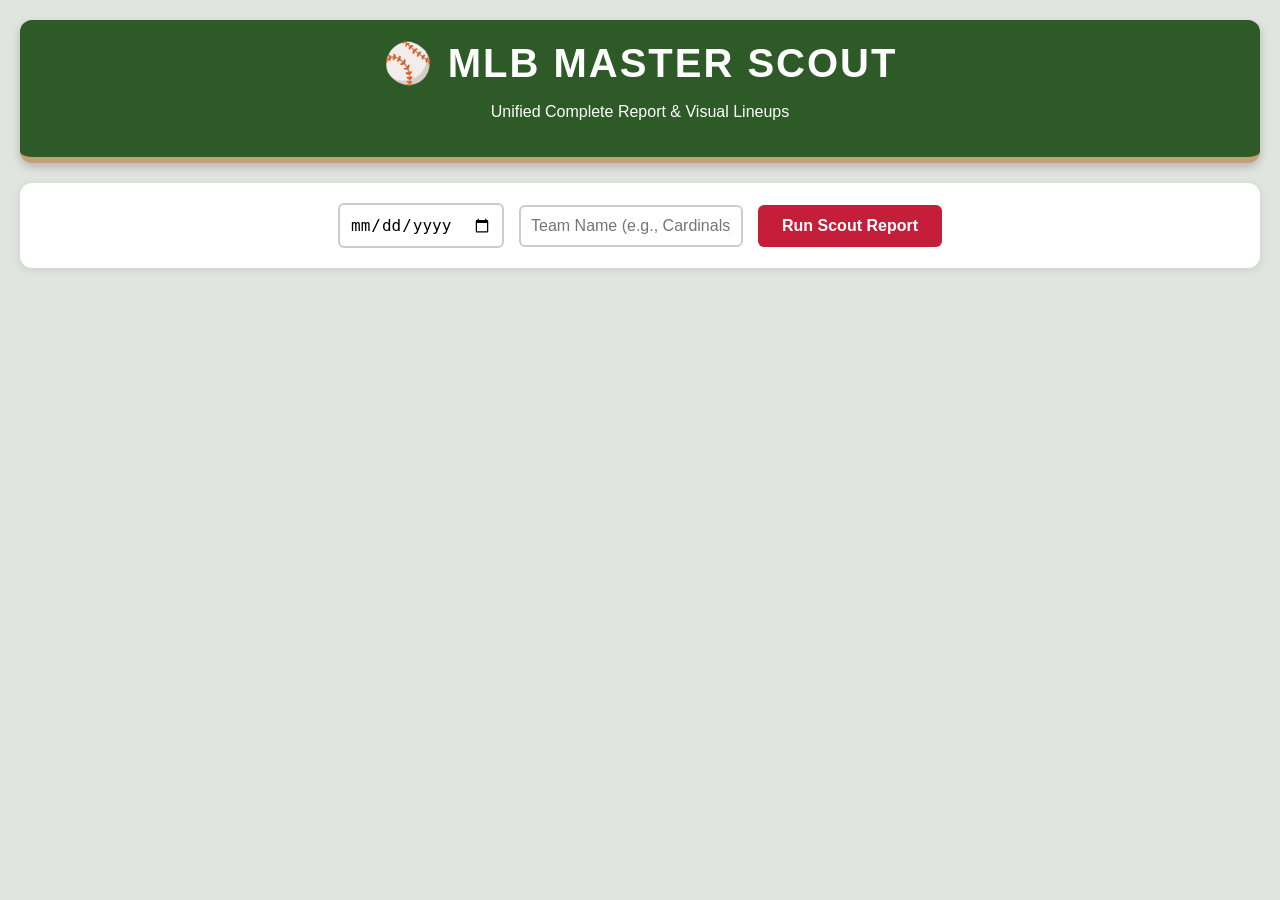
==== index.html @ f4461063 "Update index.html" ====
<!DOCTYPE html>
<html lang="en">
<head>
    <meta charset="UTF-8">
    <meta name="viewport" content="width=device-width, initial-scale=1.0">
    <title>MLB Master Scout Report</title>
    <style>
        :root {
            --grass-green: #2d5a27;
            --dirt-brown: #c5a076;
            --base-white: #ffffff;
            --text-dark: #222;
            --card-bg: #f9f9f9;
        }
        body {
            font-family: 'Segoe UI', Tahoma, Geneva, Verdana, sans-serif;
            background-color: #e0e5e0;
            margin: 0;
            padding: 20px;
            color: var(--text-dark);
        }
        .header {
            background-color: var(--grass-green);
            color: var(--base-white);
            padding: 20px;
            text-align: center;
            border-radius: 12px;
            box-shadow: 0 4px 10px rgba(0,0,0,0.2);
            margin-bottom: 20px;
            border-bottom: 6px solid var(--dirt-brown);
        }
        .header h1 { margin: 0; font-size: 2.5rem; text-transform: uppercase; letter-spacing: 2px;}
        
        .controls {
            background: var(--base-white);
            padding: 20px;
            border-radius: 12px;
            display: flex;
            justify-content: center;
            gap: 15px;
            margin-bottom: 20px;
            box-shadow: 0 2px 8px rgba(0,0,0,0.1);
            align-items: center;
        }
        input[type="date"], input[type="text"] {
            padding: 10px;
            font-size: 16px;
            border: 2px solid #ccc;
            border-radius: 6px;
            outline: none;
        }
        input[type="text"]:focus, input[type="date"]:focus { border-color: var(--grass-green); }
        button {
            background-color: #c41e3a;
            color: white;
            border: none;
            padding: 12px 24px;
            font-size: 16px;
            font-weight: bold;
            border-radius: 6px;
            cursor: pointer;
            transition: background 0.3s;
        }
        button:hover { background-color: #a01830; }
        button:disabled { background-color: #999; cursor: not-allowed; }

        #loading {
            text-align: center;
            font-size: 1.2rem;
            font-weight: bold;
            color: var(--grass-green);
            display: none;
            margin: 20px 0;
        }

        .section-title {
            background-color: #111;
            color: white;
            padding: 10px;
            text-align: center;
            border-radius: 8px 8px 0 0;
            margin-top: 30px;
            margin-bottom: 0;
            text-transform: uppercase;
        }

        table {
            width: 100%;
            border-collapse: collapse;
            background: var(--base-white);
            box-shadow: 0 2px 8px rgba(0,0,0,0.1);
        }
        th, td {
            padding: 10px;
            border: 1px solid #ddd;
            text-align: left;
        }
        th { background-color: #333; color: white; }
        .away-col { background-color: #f4f6f8; }
        .home-col { background-color: #fff; }
        .out-of-pos { color: #c41e3a; font-weight: bold; }

        .diagram-container {
            display: flex;
            justify-content: space-around;
            flex-wrap: wrap;
            gap: 20px;
            margin-top: 20px;
        }
        .diagram-card {
            background: grey;
            border-radius: 12px;
            padding: 20px;
            box-shadow: 0 8px 24px rgba(0,0,0,0.2);
            width: 600px;
            border: 4px solid var(--dirt-brown);
        }
        .diagram-header {
            text-align: center;
            margin-bottom: 15px;
            border-bottom: 2px solid #ccc;
            padding-bottom: 10px;
            color: white;
        }
        .diagram-team { font-size: 24px; font-weight: 900; text-transform: uppercase; }

        /* SVG Styles injected via logic */
        .grass { fill: var(--grass-green); } 
        .dirt { fill: var(--dirt-brown); }
        .line { stroke: #ffffff; stroke-width: 3; }
        .base { fill: #ffffff; }
        .p-circle { fill: #cc0000; stroke: #ffffff; stroke-width: 2; }
        .p-num { fill: #ffffff; font-size: 14px; font-weight: bold; text-anchor: middle; dominant-baseline: middle; }
        .p-label { fill: #ffffff; font-size: 12px; font-weight: 800; text-anchor: middle; }
        .p-name { fill: #ffffff; font-size: 12px; font-weight: bold; text-anchor: middle; }
        .p-back { fill: #ffffff; font-size: 12px; font-weight: bold; text-anchor: middle; font-style: italic; }
    </style>
</head>
<body>

    <div class="header">
        <h1>⚾ MLB Master Scout</h1>
        <p>Unified Complete Report & Visual Lineups</p>
    </div>

    <div class="controls">
        <input type="date" id="dateInput" title="Select Game Date">
        <input type="text" id="teamInput" placeholder="Team Name (e.g., Cardinals)">
        <button id="runBtn" onclick="runMasterScout()">Run Scout Report</button>
    </div>

    <div id="loading">⚾ Scouting in progress... Fetching MLB Data...</div>
    <div id="reportContainer"></div>

<script>
    // --- 1. CORE FETCH & UTILITY LOGIC ---
    async function fetchJSON(url) {
        const response = await fetch(url);
        if (!response.ok) throw new Error("API Fetch Error");
        return await response.json();
    }

    function abbreviateSub(desc) {
        if (!desc) return "";
        return desc
            .replace(/Defensive Substitution:/gi, "")
            .replace(/Offensive Substitution:/gi, "")
            .replace(/Defensive switch from/gi, "")
            .replace(/Pinch-hitter/gi, "PH")
            .replace(/Pinch-runner/gi, "PR")
            .replace(/Substitution/gi, "SUB")
            .replace(/remains in the game as the/gi, "remains")
            .replace(/center field/gi, "CF")
            .replace(/left field/gi, "LF")
            .replace(/right field/gi, "RF")
            .replace(/first base/gi, "1B")
            .replace(/second base/gi, "2B")
            .replace(/third base/gi, "3B")
            .replace(/shortstop/gi, "SS")
            .replace(/catcher/gi, "C")
            .replace(/designated hitter/gi, "DH")
            .replace(/batting (\d)\w+, playing/gi, "at")
            .trim();
    }

    async function getTeamId(input) {
        const data = await fetchJSON("https://statsapi.mlb.com/api/v1/teams?sportId=1");
        const search = input.toLowerCase().trim();
        for (let t of data.teams) {
            if (t.abbreviation.toLowerCase() === search || t.teamName.toLowerCase() === search || t.name.toLowerCase().includes(search)) {
                return t.id;
            }
        }
        return null;
    }

    async function getPlayerVersatility(playerId, activePos) {
        try {
            const data = await fetchJSON(`https://statsapi.mlb.com/api/v1/people/${playerId}?hydrate=stats(group=[fielding],type=[career])`);
            const stats = data.people[0]?.stats;
            if (!stats || stats.length === 0) return "";
            let positions = [];
            for (let split of stats[0].splits) {
                let pos = split.position.abbreviation;
                if (!["P","DH","PH","PR","TWP","O", activePos].includes(pos) && !positions.includes(pos)) {
                    positions.push(pos);
                }
            }
            return positions.sort().join(", ");
        } catch(e) { return ""; }
    }

    async function formatPlayerData(p, isStarter) {
        let gamePos = p.position.abbreviation;
        if (isStarter && p.allPositions && p.allPositions.length > 0) {
            gamePos = p.allPositions[0].abbreviation;
        }
        const primPos = (p.person && p.person.primaryPosition) ? p.person.primaryPosition.abbreviation : gamePos;
        let isOutOfPos = false;
        
        if (isStarter && gamePos !== primPos && primPos !== "TWP" && gamePos !== "DH") {
            isOutOfPos = true;
        }
        
        return { 
            num: p.jerseyNumber || "-", 
            name: p.person.fullName, 
            pos: gamePos, 
            prim: primPos,
            backups: await getPlayerVersatility(p.person.id, gamePos),
            isOutOfPos: isOutOfPos
        };
    }

    async function getPlayerInSlot(players, slot) {
        for (let id in players) {
            if (players[id].battingOrder == slot) {
                return await formatPlayerData(players[id], true);
            }
        }
        return {num:"", name:"TBD", pos:"", backups:"", isOutOfPos: false, prim: ""};
    }

    async function getBench(players) {
        let benchPromises = [];
        for (let id in players) {
            let p = players[id];
            let order = parseInt(p.battingOrder);
            if (p.position.abbreviation !== "P") {
                if (!order || order % 100 !== 0) {
                    benchPromises.push(formatPlayerData(p, false));
                }
            }
        }
        return await Promise.all(benchPromises);
    }

    // --- 2. HISTORICAL DATA LOGIC ---
    async function getPastGameList(endDateStr, teamName) {
        try {
            let endDate = new Date(endDateStr);
            let startDate = new Date(endDate);
            startDate.setDate(startDate.getDate() - 45); 
            let startStr = startDate.toISOString().split('T')[0];
            
            const schedule = await fetchJSON(`https://statsapi.mlb.com/api/v1/schedule?sportId=1&startDate=${startStr}&endDate=${endDateStr}`);
            let games = [];
            if (schedule.dates) {
                schedule.dates.forEach(d => {
                    d.games.forEach(g => {
                        if ((g.teams.away.team.name.toLowerCase().includes(teamName.toLowerCase()) || 
                             g.teams.home.team.name.toLowerCase().includes(teamName.toLowerCase())) && 
                             g.status.abstractGameState === "Final") {
                            games.push({pk: g.gamePk, date: d.date, summary: g.teams.away.team.name + " @ " + g.teams.home.team.name});
                        }
                    });
                });
            }
            return games.sort((a, b) => new Date(b.date) - new Date(a.date)).slice(0, 4);
        } catch(e) { return []; }
    }

    async function getHistoryData(endDateStr, teamName) {
        let history = [];
        let games = await getPastGameList(endDateStr, teamName);
        
        for (let game of games) {
            let live = await fetchJSON(`https://statsapi.mlb.com/api/v1/game/${game.pk}/playByPlay`);
            let box = await fetchJSON(`https://statsapi.mlb.com/api/v1/game/${game.pk}/boxscore`);
            
            let side = (game.summary.toLowerCase().indexOf(teamName.toLowerCase()) === 0) ? "away" : "home";
            let players = box.teams[side].players;
            let gameSubs = [];
            let allSubLines = [];

            if (live.allPlays) {
                live.allPlays.forEach(play => {
                    let inning = (play.about.halfInning === "bottom" ? "B" : "T") + play.about.inning;
                    if (play.playEvents) {
                        play.playEvents.forEach(ev => {
                            if (ev.details && ev.details.description) {
                                allSubLines.push({ inning: inning, desc: ev.details.description });
                            }
                        });
                    }
                });
            }

            for (let id in players) {
                let p = players[id];
                if (p.position.abbreviation === "P") continue;
                
                let order = parseInt(p.battingOrder);
                let isStarter = (order && order % 100 === 0);
                let allPos = (p.allPositions || []).map(pos => pos.abbreviation);
                let lastName = p.person.fullName.split(" ").pop();
                let entryDetail = "";

                for (let l = 0; l < allSubLines.length; l++) {
                    let line = allSubLines[l].desc;
                    if (line.includes(lastName) && (line.includes("Substitution") || line.includes("pinch") || line.includes("to "))) {
                        entryDetail = allSubLines[l].inning + ": " + abbreviateSub(line.split(".")[0]);
                        break; 
                    }
                }

                if (!isStarter) {
                    if ((p.stats.batting && p.stats.batting.plateAppearances > 0) || (p.stats.fielding && parseFloat(p.stats.fielding.inningsPlayed) > 0)) {
                        gameSubs.push([p.jerseyNumber || "-", p.person.fullName, allPos.join("->"), entryDetail || "ENT"]);
                    }
                } else if (allPos.length > 1) {
                    gameSubs.push([p.jerseyNumber || "-", p.person.fullName, allPos.join("->"), entryDetail || "SHIFT"]);
                }
            }
            history.push({date: game.date, summary: game.summary, subs: gameSubs});
        }
        return history;
    }

    async function getReliefHistory(endDateStr, teamName) {
        let history = [];
        let pastGames = await getPastGameList(endDateStr, teamName);
        for (let game of pastGames) {
            let box = await fetchJSON(`https://statsapi.mlb.com/api/v1/game/${game.pk}/boxscore`);
            let side = (game.summary.toLowerCase().indexOf(teamName.toLowerCase()) === 0) ? "away" : "home";
            let teamBox = box.teams[side];
            let relievers = [];
            if (teamBox.pitchers) {
                for (let i = 1; i < teamBox.pitchers.length; i++) {
                    let p = teamBox.players["ID" + teamBox.pitchers[i]];
                    let s = p.stats.pitching;
                    relievers.push([p.jerseyNumber || "-", p.person.fullName, s.inningsPitched + " (" + s.earnedRuns + ")", s.numberOfPitches || 0]);
                }
            }
            history.push({ summary: game.summary + " (" + game.date + ")", relievers: relievers });
        }
        return history;
    }

    // --- 3. DIAGRAM GENERATOR ---
    function generateDiagramSVG(lineup) {
        const cx = 300, hpY = 520;
        const posMap = {
            'P':  {x: cx, y: hpY - 175, lbl: 'P'},
            'C':  {x: cx, y: hpY + 25,  lbl: 'C'},
            '1B': {x: cx + 130, y: hpY - 265, lbl: '1B'},
            '2B': {x: cx + 80, y: hpY - 360, lbl: '2B'},
            '3B': {x: cx - 130, y: hpY - 265, lbl: '3B'},
            'SS': {x: cx - 80, y: hpY - 360, lbl: 'SS'},
            'LF': {x: cx - 180, y: hpY - 390, lbl: 'LF'},
            'CF': {x: cx, y: hpY - 500, lbl: 'CF'},
            'RF': {x: cx + 180, y: hpY - 390, lbl: 'RF'},
            'DH': {x: 520, y: 550, lbl: 'DH'}
        };

        return `<svg width="100%" height="100%" viewBox="0 0 600 600" xmlns="http://www.w3.org/2000/svg">
            <path d="M 300 520 L 20 240 A 300 400 0 0 1 580 240 Z" class="grass" />
            <path d="M 300 520 L 80 300 A 230 280 0 0 1 520 300 Z" class="dirt" />
            <path d="M 300 480 L 465 315 L 300 150 L 135 315 Z" class="grass" />
            
            <circle cx="300" cy="520" r="45" class="dirt" />
            <circle cx="300" cy="345" r="35" class="dirt" /> 
            <rect x="285" y="343" width="30" height="4" fill="#ffffff" /> 

            <line x1="300" y1="520" x2="20" y2="240" class="line" />
            <line x1="300" y1="520" x2="580" y2="240" class="line" />

            <rect x="292" y="512" width="16" height="16" class="base" transform="rotate(45 300 520)"/>
            <rect x="457" y="307" width="16" height="16" class="base" transform="rotate(45 465 315)"/>
            <rect x="292" y="142" width="16" height="16" class="base" transform="rotate(45 300 150)"/>
            <rect x="127" y="307" width="16" height="16" class="base" transform="rotate(45 135 315)"/>

            ${lineup.map(player => {
                const p = posMap[player.pos];
                if (!p) return '';
                return `
                <g>
                    <circle cx="${p.x}" cy="${p.y}" r="18" class="p-circle" />
                    <text x="${p.x}" y="${p.y}" class="p-num">${player.num}</text>
                    <text x="${p.x}" y="${p.y - 25}" class="p-label">${p.lbl}</text>
                    <text x="${p.x}" y="${p.y + 32}" class="p-name">${player.name.split(' ').pop()}</text>
                    <text x="${p.x}" y="${p.y + 43}" class="p-back">${player.backups}</text>
                </g>`;
            }).join('')}
        </svg>`;
    }

    // --- 4. MAIN EXECUTOR ---
    async function runMasterScout() {
        const searchDate = document.getElementById('dateInput').value;
        const teamInput = document.getElementById('teamInput').value;
        if (!searchDate || !teamInput) {
            alert("Please enter both a date and a team name.");
            return;
        }

        document.getElementById('loading').style.display = 'block';
        document.getElementById('runBtn').disabled = true;
        document.getElementById('reportContainer').innerHTML = '';

        try {
            const targetTeamId = await getTeamId(teamInput);
            if (!targetTeamId) throw new Error("Could not find team.");

            const scheduleData = await fetchJSON(`https://statsapi.mlb.com/api/v1/schedule?sportId=1&teamId=${targetTeamId}&date=${searchDate}`);
            if (!scheduleData.dates || scheduleData.dates.length === 0) throw new Error("No game found for that date.");

            const game = scheduleData.dates[0].games[0];
            const boxData = await fetchJSON(`https://statsapi.mlb.com/api/v1/game/${game.gamePk}/boxscore`);

            const awayName = game.teams.away.team.name;
            const homeName = game.teams.home.team.name;

            // --- PROCESS LINEUPS ---
            let awayLineup = [], homeLineup = [];
            const orderSlots = [100, 200, 300, 400, 500, 600, 700, 800, 900];
            for (let slot of orderSlots) {
                awayLineup.push(await getPlayerInSlot(boxData.teams.away.players, slot));
                homeLineup.push(await getPlayerInSlot(boxData.teams.home.players, slot));
            }

            const awayBench = await getBench(boxData.teams.away.players);
            const homeBench = await getBench(boxData.teams.home.players);

            // --- RENDER ROSTERS & DIAGRAMS ---
            let html = `
                <div class="diagram-container">
                    <div class="diagram-card">
                        <div class="diagram-header"><div class="diagram-team">${awayName}</div><div>${searchDate}</div></div>
                        ${generateDiagramSVG(awayLineup)}
                    </div>
                    <div class="diagram-card">
                        <div class="diagram-header"><div class="diagram-team">${homeName}</div><div>${searchDate}</div></div>
                        ${generateDiagramSVG(homeLineup)}
                    </div>
                </div>
                
                <h2 class="section-title">Matchup Lineups & Bench</h2>
                <table>
                    <tr>
                        <th colspan="5" style="background:#c41e3a;">AWAY: ${awayName.toUpperCase()}</th>
                        <th colspan="4" style="background:#005A9C;">HOME: ${homeName.toUpperCase()}</th>
                    </tr>
                    <tr>
                        <th>ORD</th><th>#</th><th>STARTER</th><th>POS</th><th>BACKUPS</th>
                        <th>#</th><th>STARTER</th><th>POS</th><th>BACKUPS</th>
                    </tr>`;

            for(let i=0; i<9; i++) {
                let a = awayLineup[i], h = homeLineup[i];
                html += `<tr>
                    <td><b>${i+1}</b></td>
                    <td class="away-col">${a.num}</td><td class="away-col ${a.isOutOfPos?'out-of-pos':''}">${a.name}</td><td class="away-col"><b>${a.pos}</b></td><td class="away-col"><i>${a.backups}</i></td>
                    <td class="home-col">${h.num}</td><td class="home-col ${h.isOutOfPos?'out-of-pos':''}">${h.name}</td><td class="home-col"><b>${h.pos}</b></td><td class="home-col"><i>${h.backups}</i></td>
                </tr>`;
            }

            html += `<tr><th colspan="9" style="background:#444;">BENCH PLAYERS</th></tr>`;
            let benchCount = Math.max(awayBench.length, homeBench.length);
            for(let b=0; b<benchCount; b++) {
                let aB = awayBench[b] || {num:"", name:"", pos:"", backups:""};
                let hB = homeBench[b] || {num:"", name:"", pos:"", backups:""};
                html += `<tr>
                    <td>-</td>
                    <td class="away-col">${aB.num}</td><td class="away-col">${aB.name}</td><td class="away-col">${aB.pos}</td><td class="away-col"><i>${aB.backups}</i></td>
                    <td class="home-col">${hB.num}</td><td class="home-col">${hB.name}</td><td class="home-col">${hB.pos}</td><td class="home-col"><i>${hB.backups}</i></td>
                </tr>`;
            }
            html += `</table>`;

            // --- FETCH & RENDER HISTORIES (Parallel for speed) ---
            document.getElementById('loading').innerHTML = "⚾ Generating Historical Sub & Relief Data...";
            
            const [awayHistory, homeHistory, awayRelief, homeRelief] = await Promise.all([
                getHistoryData(searchDate, awayName),
                getHistoryData(searchDate, homeName),
                getReliefHistory(searchDate, awayName),
                getReliefHistory(searchDate, homeName)
            ]);

            html += `<h2 class="section-title" style="background:#000;">4-Game Positional Sub History</h2>
                     <table style="table-layout: fixed;">
                        <tr><th colspan="4" style="background:#222;">${awayName.toUpperCase()}</th><th colspan="4" style="background:#222;">${homeName.toUpperCase()}</th></tr>`;
            
            for (let i=0; i<4; i++) {
                let aG = awayHistory[i], hG = homeHistory[i];
                html += `<tr>
                    <td colspan="4" style="background:#eee; text-align:center;"><b>${aG ? aG.summary + " (" + aG.date + ")" : "No Data"}</b></td>
                    <td colspan="4" style="background:#eee; text-align:center;"><b>${hG ? hG.summary + " (" + hG.date + ")" : "No Data"}</b></td>
                </tr>
                <tr style="font-style:italic;">
                    <th>#</th><th>Player</th><th>Path</th><th>Detail</th>
                    <th>#</th><th>Player</th><th>Path</th><th>Detail</th>
                </tr>`;
                
                let maxSubs = Math.max(aG ? aG.subs.length : 0, hG ? hG.subs.length : 0);
                for (let s=0; s<maxSubs; s++) {
                    let aS = (aG && aG.subs[s]) ? aG.subs[s] : ["", "", "", ""];
                    let hS = (hG && hG.subs[s]) ? hG.subs[s] : ["", "", "", ""];
                    html += `<tr>
                        <td class="away-col">${aS[0]}</td><td class="away-col">${aS[1]}</td><td class="away-col">${aS[2]}</td><td class="away-col">${aS[3]}</td>
                        <td class="home-col">${hS[0]}</td><td class="home-col">${hS[1]}</td><td class="home-col">${hS[2]}</td><td class="home-col">${hS[3]}</td>
                    </tr>`;
                }
            }
            html += `</table>`;

            html += `<h2 class="section-title" style="background:#005A9C;">3-Game Relief Pitcher History</h2>
                     <table style="table-layout: fixed;">
                        <tr><th colspan="4" style="background:#111;">${awayName.toUpperCase()} RELIEVERS</th><th colspan="4" style="background:#111;">${homeName.toUpperCase()} RELIEVERS</th></tr>`;

            for (let i=0; i<3; i++) {
                let aRG = awayRelief[i], hRG = homeRelief[i];
                html += `<tr>
                    <td colspan="4" style="background:#eee; text-align:center;"><b>${aRG ? aRG.summary : "No Data"}</b></td>
                    <td colspan="4" style="background:#eee; text-align:center;"><b>${hRG ? hRG.summary : "No Data"}</b></td>
                </tr>
                <tr style="font-style:italic;">
                    <th>#</th><th>Reliever</th><th>IP (ER)</th><th>Pitches</th>
                    <th>#</th><th>Reliever</th><th>IP (ER)</th><th>Pitches</th>
                </tr>`;
                
                let maxRP = Math.max(aRG ? aRG.relievers.length : 0, hRG ? hRG.relievers.length : 0);
                for (let r=0; r<maxRP; r++) {
                    let aP = (aRG && aRG.relievers[r]) ? aRG.relievers[r] : ["", "", "", ""];
                    let hP = (hRG && hRG.relievers[r]) ? hRG.relievers[r] : ["", "", "", ""];
                    html += `<tr>
                        <td class="away-col">${aP[0]}</td><td class="away-col">${aP[1]}</td><td class="away-col">${aP[2]}</td><td class="away-col">${aP[3]}</td>
                        <td class="home-col">${hP[0]}</td><td class="home-col">${hP[1]}</td><td class="home-col">${hP[2]}</td><td class="home-col">${hP[3]}</td>
                    </tr>`;
                }
            }
            html += `</table>`;

            document.getElementById('reportContainer').innerHTML = html;

        } catch (error) {
            alert("Error: " + error.message);
            console.error(error);
        } finally {
            document.getElementById('loading').style.display = 'none';
            document.getElementById('runBtn').disabled = false;
            document.getElementById('loading').innerHTML = "⚾ Scouting in progress... Fetching MLB Data...";
        }
    }
</script>
</body>
</html>
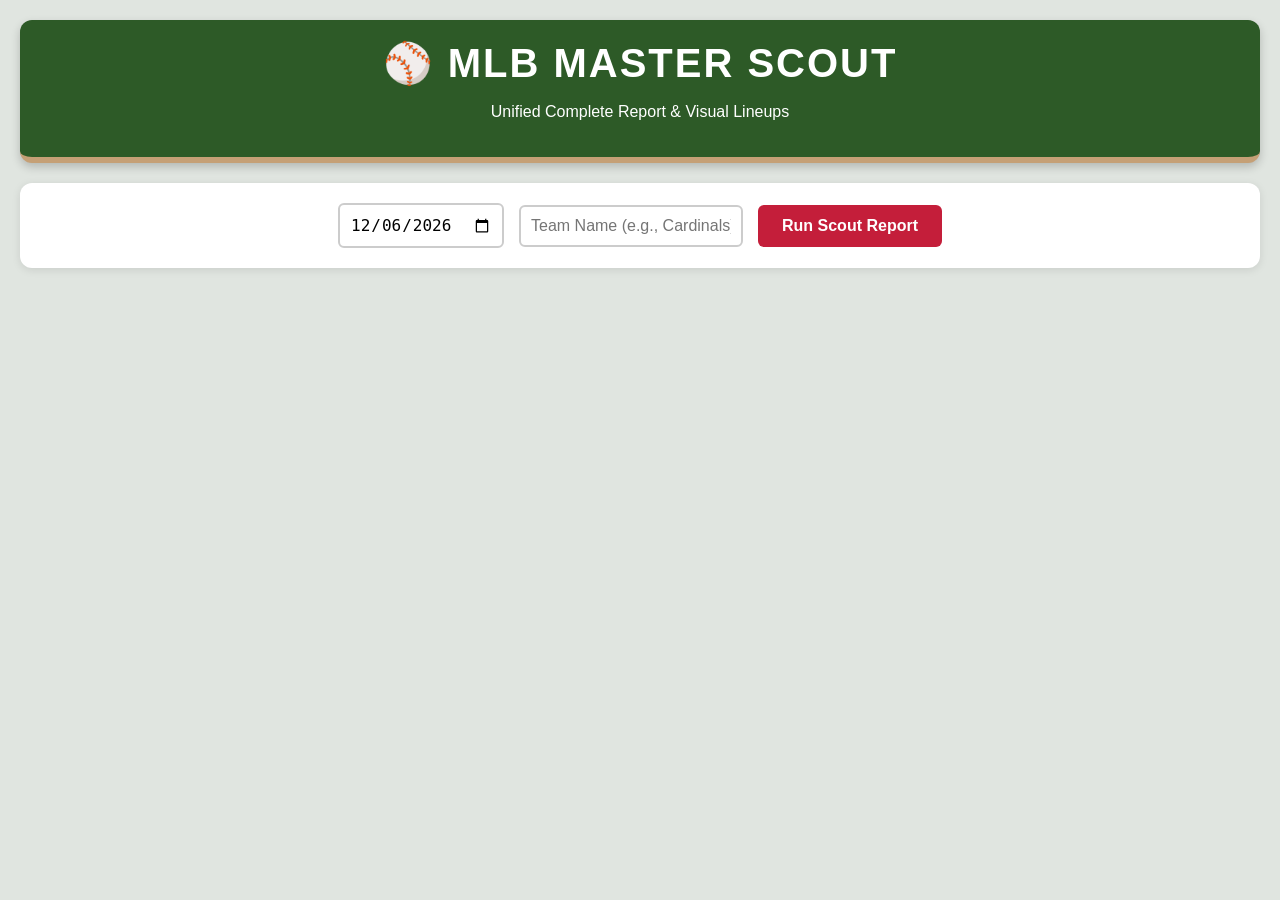
==== commit 84dcac1b: "Update index.html" ====
--- a/index.html
+++ b/index.html
@@ -563,6 +563,12 @@
             document.getElementById('loading').innerHTML = "⚾ Scouting in progress... Fetching MLB Data...";
         }
     }
+
+    // Set default date to today minus 1 to ensure games have finished
+    const d = new Date();
+    d.setDate(d.getDate() );
+    document.getElementById('dateInput').valueAsDate = d;
+    
 </script>
 </body>
 </html>
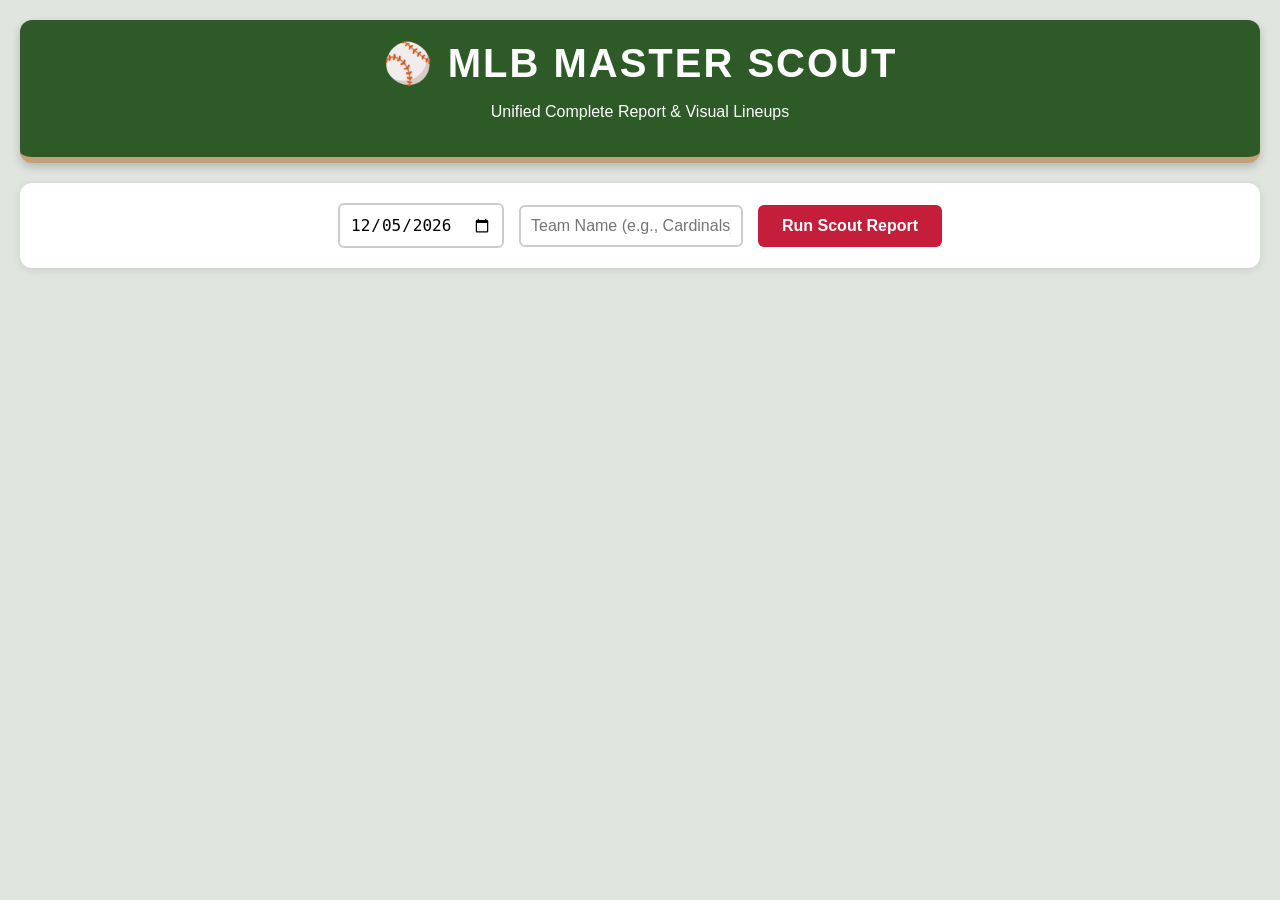
==== commit 1c26eb94: "Update index.html" ====
--- a/index.html
+++ b/index.html
@@ -564,10 +564,15 @@
         }
     }
 
-    // Set default date to today minus 1 to ensure games have finished
-    const d = new Date();
-    d.setDate(d.getDate() );
-    document.getElementById('dateInput').valueAsDate = d;
+// Set default date to current Central Time (US)
+const centralDate = new Date().toLocaleString("en-US", {timeZone: "America/Chicago"});
+const d = new Date(centralDate);
+
+const year = d.getFullYear();
+const month = String(d.getMonth() + 1).padStart(2, '0');
+const day = String(d.getDate()).padStart(2, '0');
+
+document.getElementById('dateInput').value = `${year}-${month}-${day}`;
     
 </script>
 </body>
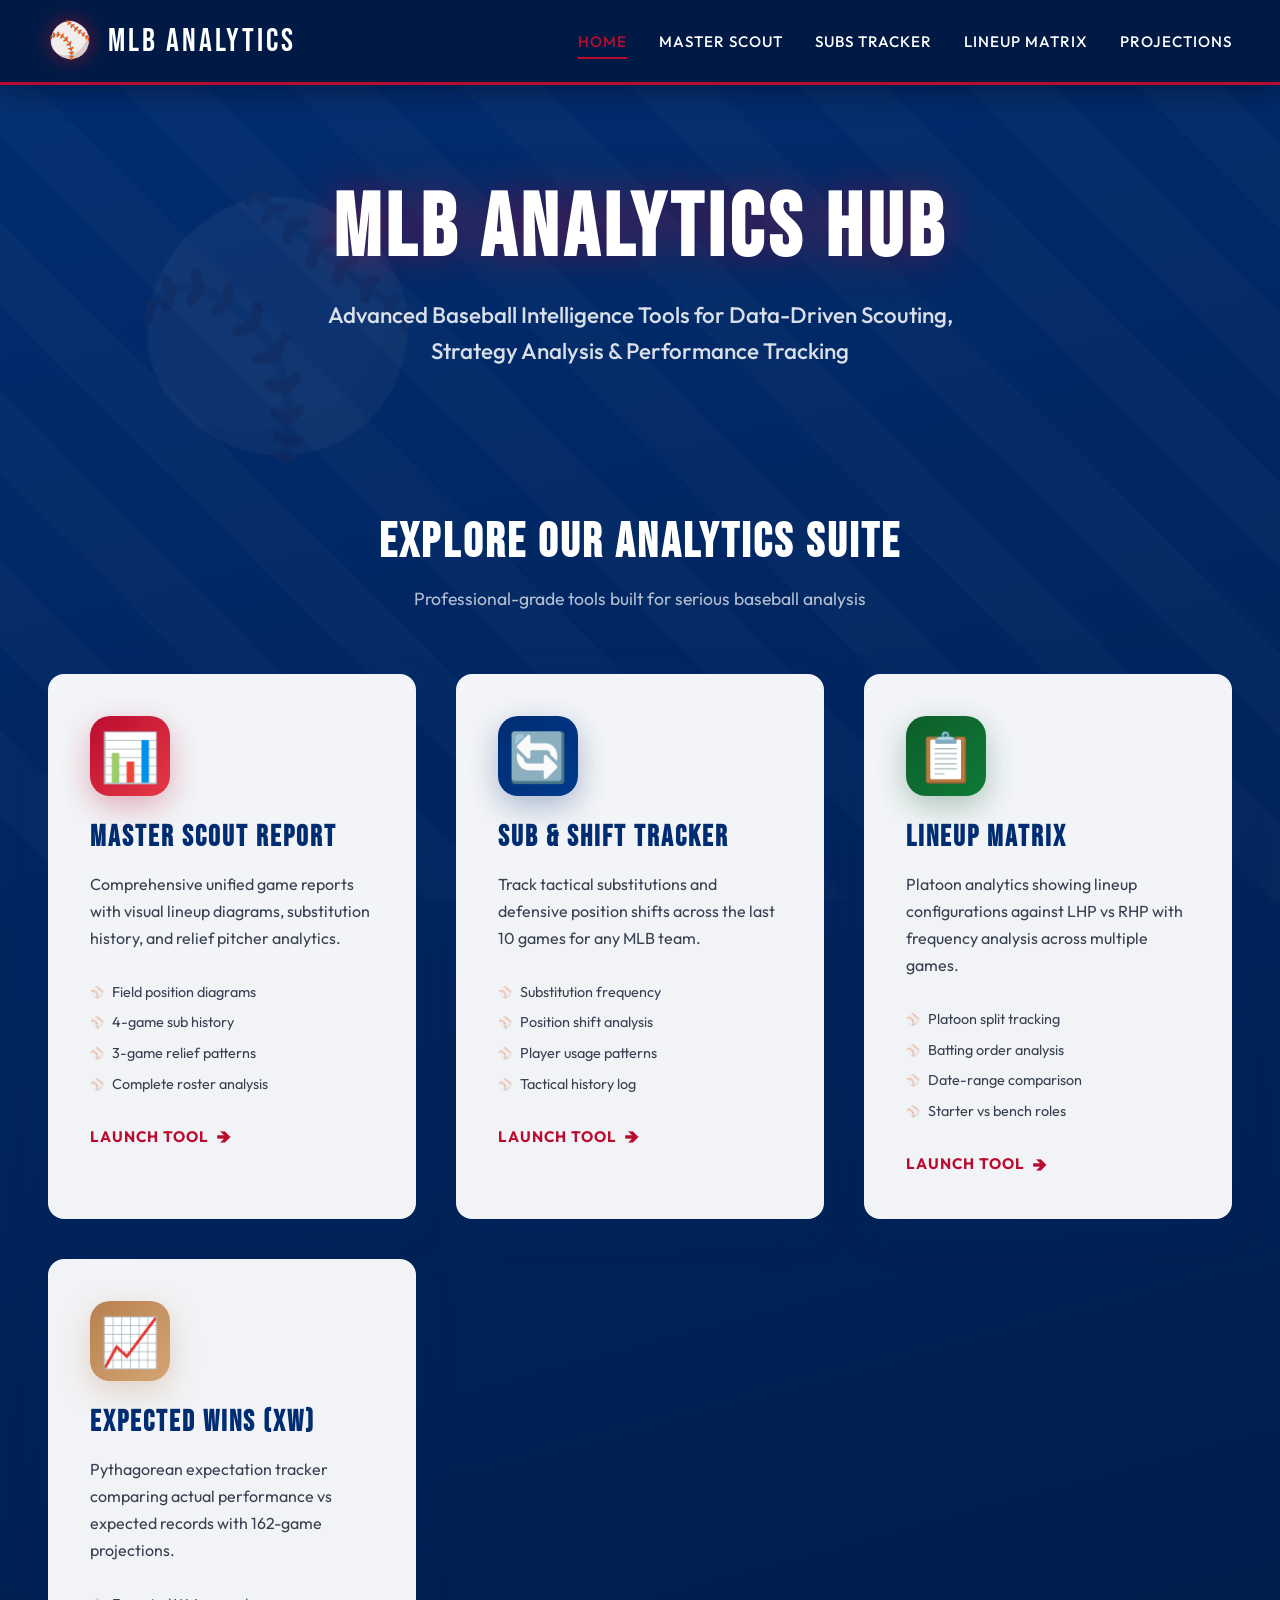
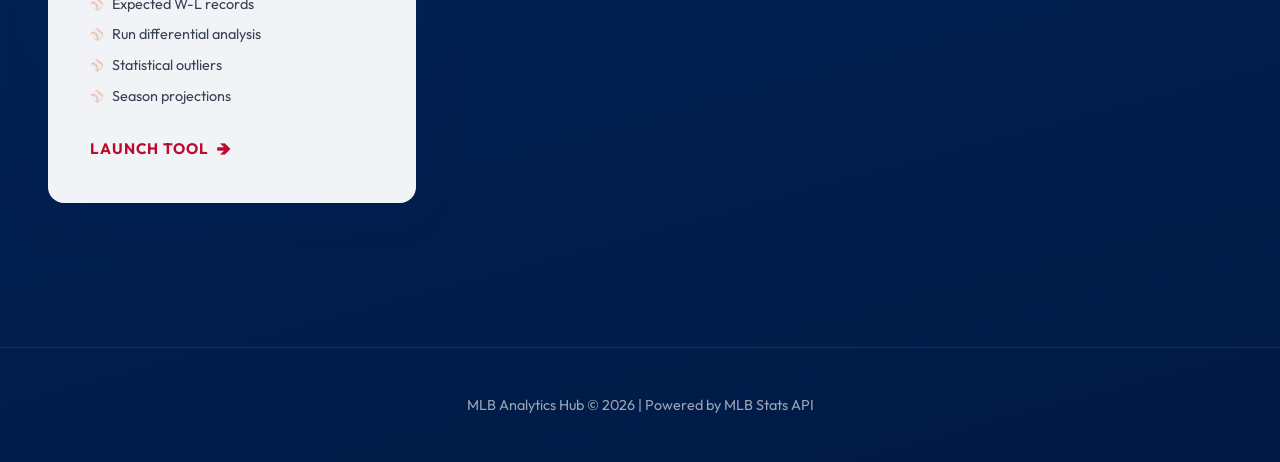
==== commit 16c3dbdf: "Update and rename new-index.html to index.html" ====
--- a/index.html
+++ b/index.html
@@ -1,579 +1,598 @@
-<!DOCTYPE html>
-<html lang="en">
-<head>
-    <meta charset="UTF-8">
-    <meta name="viewport" content="width=device-width, initial-scale=1.0">
-    <title>MLB Master Scout Report</title>
-    <style>
-        :root {
-            --grass-green: #2d5a27;
-            --dirt-brown: #c5a076;
-            --base-white: #ffffff;
-            --text-dark: #222;
-            --card-bg: #f9f9f9;
-        }
-        body {
-            font-family: 'Segoe UI', Tahoma, Geneva, Verdana, sans-serif;
-            background-color: #e0e5e0;
-            margin: 0;
-            padding: 20px;
-            color: var(--text-dark);
-        }
-        .header {
-            background-color: var(--grass-green);
-            color: var(--base-white);
-            padding: 20px;
-            text-align: center;
-            border-radius: 12px;
-            box-shadow: 0 4px 10px rgba(0,0,0,0.2);
-            margin-bottom: 20px;
-            border-bottom: 6px solid var(--dirt-brown);
-        }
-        .header h1 { margin: 0; font-size: 2.5rem; text-transform: uppercase; letter-spacing: 2px;}
-        
-        .controls {
-            background: var(--base-white);
-            padding: 20px;
-            border-radius: 12px;
-            display: flex;
-            justify-content: center;
-            gap: 15px;
-            margin-bottom: 20px;
-            box-shadow: 0 2px 8px rgba(0,0,0,0.1);
-            align-items: center;
-        }
-        input[type="date"], input[type="text"] {
-            padding: 10px;
-            font-size: 16px;
-            border: 2px solid #ccc;
-            border-radius: 6px;
-            outline: none;
-        }
-        input[type="text"]:focus, input[type="date"]:focus { border-color: var(--grass-green); }
-        button {
-            background-color: #c41e3a;
-            color: white;
-            border: none;
-            padding: 12px 24px;
-            font-size: 16px;
-            font-weight: bold;
-            border-radius: 6px;
-            cursor: pointer;
-            transition: background 0.3s;
-        }
-        button:hover { background-color: #a01830; }
-        button:disabled { background-color: #999; cursor: not-allowed; }
-
-        #loading {
-            text-align: center;
-            font-size: 1.2rem;
-            font-weight: bold;
-            color: var(--grass-green);
-            display: none;
-            margin: 20px 0;
-        }
-
-        .section-title {
-            background-color: #111;
-            color: white;
-            padding: 10px;
-            text-align: center;
-            border-radius: 8px 8px 0 0;
-            margin-top: 30px;
-            margin-bottom: 0;
-            text-transform: uppercase;
-        }
-
-        table {
-            width: 100%;
-            border-collapse: collapse;
-            background: var(--base-white);
-            box-shadow: 0 2px 8px rgba(0,0,0,0.1);
-        }
-        th, td {
-            padding: 10px;
-            border: 1px solid #ddd;
-            text-align: left;
-        }
-        th { background-color: #333; color: white; }
-        .away-col { background-color: #f4f6f8; }
-        .home-col { background-color: #fff; }
-        .out-of-pos { color: #c41e3a; font-weight: bold; }
-
-        .diagram-container {
-            display: flex;
-            justify-content: space-around;
-            flex-wrap: wrap;
-            gap: 20px;
-            margin-top: 20px;
-        }
-        .diagram-card {
-            background: grey;
-            border-radius: 12px;
-            padding: 20px;
-            box-shadow: 0 8px 24px rgba(0,0,0,0.2);
-            width: 600px;
-            border: 4px solid var(--dirt-brown);
-        }
-        .diagram-header {
-            text-align: center;
-            margin-bottom: 15px;
-            border-bottom: 2px solid #ccc;
-            padding-bottom: 10px;
-            color: white;
-        }
-        .diagram-team { font-size: 24px; font-weight: 900; text-transform: uppercase; }
-
-        /* SVG Styles injected via logic */
-        .grass { fill: var(--grass-green); } 
-        .dirt { fill: var(--dirt-brown); }
-        .line { stroke: #ffffff; stroke-width: 3; }
-        .base { fill: #ffffff; }
-        .p-circle { fill: #cc0000; stroke: #ffffff; stroke-width: 2; }
-        .p-num { fill: #ffffff; font-size: 14px; font-weight: bold; text-anchor: middle; dominant-baseline: middle; }
-        .p-label { fill: #ffffff; font-size: 12px; font-weight: 800; text-anchor: middle; }
-        .p-name { fill: #ffffff; font-size: 12px; font-weight: bold; text-anchor: middle; }
-        .p-back { fill: #ffffff; font-size: 12px; font-weight: bold; text-anchor: middle; font-style: italic; }
-    </style>
-</head>
-<body>
-
-    <div class="header">
-        <h1>⚾ MLB Master Scout</h1>
-        <p>Unified Complete Report & Visual Lineups</p>
-    </div>
-
-    <div class="controls">
-        <input type="date" id="dateInput" title="Select Game Date">
-        <input type="text" id="teamInput" placeholder="Team Name (e.g., Cardinals)">
-        <button id="runBtn" onclick="runMasterScout()">Run Scout Report</button>
-    </div>
-
-    <div id="loading">⚾ Scouting in progress... Fetching MLB Data...</div>
-    <div id="reportContainer"></div>
-
-<script>
-    // --- 1. CORE FETCH & UTILITY LOGIC ---
-    async function fetchJSON(url) {
-        const response = await fetch(url);
-        if (!response.ok) throw new Error("API Fetch Error");
-        return await response.json();
-    }
-
-    function abbreviateSub(desc) {
-        if (!desc) return "";
-        return desc
-            .replace(/Defensive Substitution:/gi, "")
-            .replace(/Offensive Substitution:/gi, "")
-            .replace(/Defensive switch from/gi, "")
-            .replace(/Pinch-hitter/gi, "PH")
-            .replace(/Pinch-runner/gi, "PR")
-            .replace(/Substitution/gi, "SUB")
-            .replace(/remains in the game as the/gi, "remains")
-            .replace(/center field/gi, "CF")
-            .replace(/left field/gi, "LF")
-            .replace(/right field/gi, "RF")
-            .replace(/first base/gi, "1B")
-            .replace(/second base/gi, "2B")
-            .replace(/third base/gi, "3B")
-            .replace(/shortstop/gi, "SS")
-            .replace(/catcher/gi, "C")
-            .replace(/designated hitter/gi, "DH")
-            .replace(/batting (\d)\w+, playing/gi, "at")
-            .trim();
-    }
-
-    async function getTeamId(input) {
-        const data = await fetchJSON("https://statsapi.mlb.com/api/v1/teams?sportId=1");
-        const search = input.toLowerCase().trim();
-        for (let t of data.teams) {
-            if (t.abbreviation.toLowerCase() === search || t.teamName.toLowerCase() === search || t.name.toLowerCase().includes(search)) {
-                return t.id;
-            }
-        }
-        return null;
-    }
-
-    async function getPlayerVersatility(playerId, activePos) {
-        try {
-            const data = await fetchJSON(`https://statsapi.mlb.com/api/v1/people/${playerId}?hydrate=stats(group=[fielding],type=[career])`);
-            const stats = data.people[0]?.stats;
-            if (!stats || stats.length === 0) return "";
-            let positions = [];
-            for (let split of stats[0].splits) {
-                let pos = split.position.abbreviation;
-                if (!["P","DH","PH","PR","TWP","O", activePos].includes(pos) && !positions.includes(pos)) {
-                    positions.push(pos);
-                }
-            }
-            return positions.sort().join(", ");
-        } catch(e) { return ""; }
-    }
-
-    async function formatPlayerData(p, isStarter) {
-        let gamePos = p.position.abbreviation;
-        if (isStarter && p.allPositions && p.allPositions.length > 0) {
-            gamePos = p.allPositions[0].abbreviation;
-        }
-        const primPos = (p.person && p.person.primaryPosition) ? p.person.primaryPosition.abbreviation : gamePos;
-        let isOutOfPos = false;
-        
-        if (isStarter && gamePos !== primPos && primPos !== "TWP" && gamePos !== "DH") {
-            isOutOfPos = true;
-        }
-        
-        return { 
-            num: p.jerseyNumber || "-", 
-            name: p.person.fullName, 
-            pos: gamePos, 
-            prim: primPos,
-            backups: await getPlayerVersatility(p.person.id, gamePos),
-            isOutOfPos: isOutOfPos
-        };
-    }
-
-    async function getPlayerInSlot(players, slot) {
-        for (let id in players) {
-            if (players[id].battingOrder == slot) {
-                return await formatPlayerData(players[id], true);
-            }
-        }
-        return {num:"", name:"TBD", pos:"", backups:"", isOutOfPos: false, prim: ""};
-    }
-
-    async function getBench(players) {
-        let benchPromises = [];
-        for (let id in players) {
-            let p = players[id];
-            let order = parseInt(p.battingOrder);
-            if (p.position.abbreviation !== "P") {
-                if (!order || order % 100 !== 0) {
-                    benchPromises.push(formatPlayerData(p, false));
-                }
-            }
-        }
-        return await Promise.all(benchPromises);
-    }
-
-    // --- 2. HISTORICAL DATA LOGIC ---
-    async function getPastGameList(endDateStr, teamName) {
-        try {
-            let endDate = new Date(endDateStr);
-            let startDate = new Date(endDate);
-            startDate.setDate(startDate.getDate() - 45); 
-            let startStr = startDate.toISOString().split('T')[0];
-            
-            const schedule = await fetchJSON(`https://statsapi.mlb.com/api/v1/schedule?sportId=1&startDate=${startStr}&endDate=${endDateStr}`);
-            let games = [];
-            if (schedule.dates) {
-                schedule.dates.forEach(d => {
-                    d.games.forEach(g => {
-                        if ((g.teams.away.team.name.toLowerCase().includes(teamName.toLowerCase()) || 
-                             g.teams.home.team.name.toLowerCase().includes(teamName.toLowerCase())) && 
-                             g.status.abstractGameState === "Final") {
-                            games.push({pk: g.gamePk, date: d.date, summary: g.teams.away.team.name + " @ " + g.teams.home.team.name});
-                        }
-                    });
-                });
-            }
-            return games.sort((a, b) => new Date(b.date) - new Date(a.date)).slice(0, 4);
-        } catch(e) { return []; }
-    }
-
-    async function getHistoryData(endDateStr, teamName) {
-        let history = [];
-        let games = await getPastGameList(endDateStr, teamName);
-        
-        for (let game of games) {
-            let live = await fetchJSON(`https://statsapi.mlb.com/api/v1/game/${game.pk}/playByPlay`);
-            let box = await fetchJSON(`https://statsapi.mlb.com/api/v1/game/${game.pk}/boxscore`);
-            
-            let side = (game.summary.toLowerCase().indexOf(teamName.toLowerCase()) === 0) ? "away" : "home";
-            let players = box.teams[side].players;
-            let gameSubs = [];
-            let allSubLines = [];
-
-            if (live.allPlays) {
-                live.allPlays.forEach(play => {
-                    let inning = (play.about.halfInning === "bottom" ? "B" : "T") + play.about.inning;
-                    if (play.playEvents) {
-                        play.playEvents.forEach(ev => {
-                            if (ev.details && ev.details.description) {
-                                allSubLines.push({ inning: inning, desc: ev.details.description });
-                            }
-                        });
-                    }
-                });
-            }
-
-            for (let id in players) {
-                let p = players[id];
-                if (p.position.abbreviation === "P") continue;
-                
-                let order = parseInt(p.battingOrder);
-                let isStarter = (order && order % 100 === 0);
-                let allPos = (p.allPositions || []).map(pos => pos.abbreviation);
-                let lastName = p.person.fullName.split(" ").pop();
-                let entryDetail = "";
-
-                for (let l = 0; l < allSubLines.length; l++) {
-                    let line = allSubLines[l].desc;
-                    if (line.includes(lastName) && (line.includes("Substitution") || line.includes("pinch") || line.includes("to "))) {
-                        entryDetail = allSubLines[l].inning + ": " + abbreviateSub(line.split(".")[0]);
-                        break; 
-                    }
-                }
-
-                if (!isStarter) {
-                    if ((p.stats.batting && p.stats.batting.plateAppearances > 0) || (p.stats.fielding && parseFloat(p.stats.fielding.inningsPlayed) > 0)) {
-                        gameSubs.push([p.jerseyNumber || "-", p.person.fullName, allPos.join("->"), entryDetail || "ENT"]);
-                    }
-                } else if (allPos.length > 1) {
-                    gameSubs.push([p.jerseyNumber || "-", p.person.fullName, allPos.join("->"), entryDetail || "SHIFT"]);
-                }
-            }
-            history.push({date: game.date, summary: game.summary, subs: gameSubs});
-        }
-        return history;
-    }
-
-    async function getReliefHistory(endDateStr, teamName) {
-        let history = [];
-        let pastGames = await getPastGameList(endDateStr, teamName);
-        for (let game of pastGames) {
-            let box = await fetchJSON(`https://statsapi.mlb.com/api/v1/game/${game.pk}/boxscore`);
-            let side = (game.summary.toLowerCase().indexOf(teamName.toLowerCase()) === 0) ? "away" : "home";
-            let teamBox = box.teams[side];
-            let relievers = [];
-            if (teamBox.pitchers) {
-                for (let i = 1; i < teamBox.pitchers.length; i++) {
-                    let p = teamBox.players["ID" + teamBox.pitchers[i]];
-                    let s = p.stats.pitching;
-                    relievers.push([p.jerseyNumber || "-", p.person.fullName, s.inningsPitched + " (" + s.earnedRuns + ")", s.numberOfPitches || 0]);
-                }
-            }
-            history.push({ summary: game.summary + " (" + game.date + ")", relievers: relievers });
-        }
-        return history;
-    }
-
-    // --- 3. DIAGRAM GENERATOR ---
-    function generateDiagramSVG(lineup) {
-        const cx = 300, hpY = 520;
-        const posMap = {
-            'P':  {x: cx, y: hpY - 175, lbl: 'P'},
-            'C':  {x: cx, y: hpY + 25,  lbl: 'C'},
-            '1B': {x: cx + 130, y: hpY - 265, lbl: '1B'},
-            '2B': {x: cx + 80, y: hpY - 360, lbl: '2B'},
-            '3B': {x: cx - 130, y: hpY - 265, lbl: '3B'},
-            'SS': {x: cx - 80, y: hpY - 360, lbl: 'SS'},
-            'LF': {x: cx - 180, y: hpY - 390, lbl: 'LF'},
-            'CF': {x: cx, y: hpY - 500, lbl: 'CF'},
-            'RF': {x: cx + 180, y: hpY - 390, lbl: 'RF'},
-            'DH': {x: 520, y: 550, lbl: 'DH'}
-        };
-
-        return `<svg width="100%" height="100%" viewBox="0 0 600 600" xmlns="http://www.w3.org/2000/svg">
-            <path d="M 300 520 L 20 240 A 300 400 0 0 1 580 240 Z" class="grass" />
-            <path d="M 300 520 L 80 300 A 230 280 0 0 1 520 300 Z" class="dirt" />
-            <path d="M 300 480 L 465 315 L 300 150 L 135 315 Z" class="grass" />
-            
-            <circle cx="300" cy="520" r="45" class="dirt" />
-            <circle cx="300" cy="345" r="35" class="dirt" /> 
-            <rect x="285" y="343" width="30" height="4" fill="#ffffff" /> 
-
-            <line x1="300" y1="520" x2="20" y2="240" class="line" />
-            <line x1="300" y1="520" x2="580" y2="240" class="line" />
-
-            <rect x="292" y="512" width="16" height="16" class="base" transform="rotate(45 300 520)"/>
-            <rect x="457" y="307" width="16" height="16" class="base" transform="rotate(45 465 315)"/>
-            <rect x="292" y="142" width="16" height="16" class="base" transform="rotate(45 300 150)"/>
-            <rect x="127" y="307" width="16" height="16" class="base" transform="rotate(45 135 315)"/>
-
-            ${lineup.map(player => {
-                const p = posMap[player.pos];
-                if (!p) return '';
-                return `
-                <g>
-                    <circle cx="${p.x}" cy="${p.y}" r="18" class="p-circle" />
-                    <text x="${p.x}" y="${p.y}" class="p-num">${player.num}</text>
-                    <text x="${p.x}" y="${p.y - 25}" class="p-label">${p.lbl}</text>
-                    <text x="${p.x}" y="${p.y + 32}" class="p-name">${player.name.split(' ').pop()}</text>
-                    <text x="${p.x}" y="${p.y + 43}" class="p-back">${player.backups}</text>
-                </g>`;
-            }).join('')}
-        </svg>`;
-    }
-
-    // --- 4. MAIN EXECUTOR ---
-    async function runMasterScout() {
-        const searchDate = document.getElementById('dateInput').value;
-        const teamInput = document.getElementById('teamInput').value;
-        if (!searchDate || !teamInput) {
-            alert("Please enter both a date and a team name.");
-            return;
-        }
-
-        document.getElementById('loading').style.display = 'block';
-        document.getElementById('runBtn').disabled = true;
-        document.getElementById('reportContainer').innerHTML = '';
-
-        try {
-            const targetTeamId = await getTeamId(teamInput);
-            if (!targetTeamId) throw new Error("Could not find team.");
-
-            const scheduleData = await fetchJSON(`https://statsapi.mlb.com/api/v1/schedule?sportId=1&teamId=${targetTeamId}&date=${searchDate}`);
-            if (!scheduleData.dates || scheduleData.dates.length === 0) throw new Error("No game found for that date.");
-
-            const game = scheduleData.dates[0].games[0];
-            const boxData = await fetchJSON(`https://statsapi.mlb.com/api/v1/game/${game.gamePk}/boxscore`);
-
-            const awayName = game.teams.away.team.name;
-            const homeName = game.teams.home.team.name;
-
-            // --- PROCESS LINEUPS ---
-            let awayLineup = [], homeLineup = [];
-            const orderSlots = [100, 200, 300, 400, 500, 600, 700, 800, 900];
-            for (let slot of orderSlots) {
-                awayLineup.push(await getPlayerInSlot(boxData.teams.away.players, slot));
-                homeLineup.push(await getPlayerInSlot(boxData.teams.home.players, slot));
-            }
-
-            const awayBench = await getBench(boxData.teams.away.players);
-            const homeBench = await getBench(boxData.teams.home.players);
-
-            // --- RENDER ROSTERS & DIAGRAMS ---
-            let html = `
-                <div class="diagram-container">
-                    <div class="diagram-card">
-                        <div class="diagram-header"><div class="diagram-team">${awayName}</div><div>${searchDate}</div></div>
-                        ${generateDiagramSVG(awayLineup)}
-                    </div>
-                    <div class="diagram-card">
-                        <div class="diagram-header"><div class="diagram-team">${homeName}</div><div>${searchDate}</div></div>
-                        ${generateDiagramSVG(homeLineup)}
-                    </div>
-                </div>
-                
-                <h2 class="section-title">Matchup Lineups & Bench</h2>
-                <table>
-                    <tr>
-                        <th colspan="5" style="background:#c41e3a;">AWAY: ${awayName.toUpperCase()}</th>
-                        <th colspan="4" style="background:#005A9C;">HOME: ${homeName.toUpperCase()}</th>
-                    </tr>
-                    <tr>
-                        <th>ORD</th><th>#</th><th>STARTER</th><th>POS</th><th>BACKUPS</th>
-                        <th>#</th><th>STARTER</th><th>POS</th><th>BACKUPS</th>
-                    </tr>`;
-
-            for(let i=0; i<9; i++) {
-                let a = awayLineup[i], h = homeLineup[i];
-                html += `<tr>
-                    <td><b>${i+1}</b></td>
-                    <td class="away-col">${a.num}</td><td class="away-col ${a.isOutOfPos?'out-of-pos':''}">${a.name}</td><td class="away-col"><b>${a.pos}</b></td><td class="away-col"><i>${a.backups}</i></td>
-                    <td class="home-col">${h.num}</td><td class="home-col ${h.isOutOfPos?'out-of-pos':''}">${h.name}</td><td class="home-col"><b>${h.pos}</b></td><td class="home-col"><i>${h.backups}</i></td>
-                </tr>`;
-            }
-
-            html += `<tr><th colspan="9" style="background:#444;">BENCH PLAYERS</th></tr>`;
-            let benchCount = Math.max(awayBench.length, homeBench.length);
-            for(let b=0; b<benchCount; b++) {
-                let aB = awayBench[b] || {num:"", name:"", pos:"", backups:""};
-                let hB = homeBench[b] || {num:"", name:"", pos:"", backups:""};
-                html += `<tr>
-                    <td>-</td>
-                    <td class="away-col">${aB.num}</td><td class="away-col">${aB.name}</td><td class="away-col">${aB.pos}</td><td class="away-col"><i>${aB.backups}</i></td>
-                    <td class="home-col">${hB.num}</td><td class="home-col">${hB.name}</td><td class="home-col">${hB.pos}</td><td class="home-col"><i>${hB.backups}</i></td>
-                </tr>`;
-            }
-            html += `</table>`;
-
-            // --- FETCH & RENDER HISTORIES (Parallel for speed) ---
-            document.getElementById('loading').innerHTML = "⚾ Generating Historical Sub & Relief Data...";
-            
-            const [awayHistory, homeHistory, awayRelief, homeRelief] = await Promise.all([
-                getHistoryData(searchDate, awayName),
-                getHistoryData(searchDate, homeName),
-                getReliefHistory(searchDate, awayName),
-                getReliefHistory(searchDate, homeName)
-            ]);
-
-            html += `<h2 class="section-title" style="background:#000;">4-Game Positional Sub History</h2>
-                     <table style="table-layout: fixed;">
-                        <tr><th colspan="4" style="background:#222;">${awayName.toUpperCase()}</th><th colspan="4" style="background:#222;">${homeName.toUpperCase()}</th></tr>`;
-            
-            for (let i=0; i<4; i++) {
-                let aG = awayHistory[i], hG = homeHistory[i];
-                html += `<tr>
-                    <td colspan="4" style="background:#eee; text-align:center;"><b>${aG ? aG.summary + " (" + aG.date + ")" : "No Data"}</b></td>
-                    <td colspan="4" style="background:#eee; text-align:center;"><b>${hG ? hG.summary + " (" + hG.date + ")" : "No Data"}</b></td>
-                </tr>
-                <tr style="font-style:italic;">
-                    <th>#</th><th>Player</th><th>Path</th><th>Detail</th>
-                    <th>#</th><th>Player</th><th>Path</th><th>Detail</th>
-                </tr>`;
-                
-                let maxSubs = Math.max(aG ? aG.subs.length : 0, hG ? hG.subs.length : 0);
-                for (let s=0; s<maxSubs; s++) {
-                    let aS = (aG && aG.subs[s]) ? aG.subs[s] : ["", "", "", ""];
-                    let hS = (hG && hG.subs[s]) ? hG.subs[s] : ["", "", "", ""];
-                    html += `<tr>
-                        <td class="away-col">${aS[0]}</td><td class="away-col">${aS[1]}</td><td class="away-col">${aS[2]}</td><td class="away-col">${aS[3]}</td>
-                        <td class="home-col">${hS[0]}</td><td class="home-col">${hS[1]}</td><td class="home-col">${hS[2]}</td><td class="home-col">${hS[3]}</td>
-                    </tr>`;
-                }
-            }
-            html += `</table>`;
-
-            html += `<h2 class="section-title" style="background:#005A9C;">3-Game Relief Pitcher History</h2>
-                     <table style="table-layout: fixed;">
-                        <tr><th colspan="4" style="background:#111;">${awayName.toUpperCase()} RELIEVERS</th><th colspan="4" style="background:#111;">${homeName.toUpperCase()} RELIEVERS</th></tr>`;
-
-            for (let i=0; i<3; i++) {
-                let aRG = awayRelief[i], hRG = homeRelief[i];
-                html += `<tr>
-                    <td colspan="4" style="background:#eee; text-align:center;"><b>${aRG ? aRG.summary : "No Data"}</b></td>
-                    <td colspan="4" style="background:#eee; text-align:center;"><b>${hRG ? hRG.summary : "No Data"}</b></td>
-                </tr>
-                <tr style="font-style:italic;">
-                    <th>#</th><th>Reliever</th><th>IP (ER)</th><th>Pitches</th>
-                    <th>#</th><th>Reliever</th><th>IP (ER)</th><th>Pitches</th>
-                </tr>`;
-                
-                let maxRP = Math.max(aRG ? aRG.relievers.length : 0, hRG ? hRG.relievers.length : 0);
-                for (let r=0; r<maxRP; r++) {
-                    let aP = (aRG && aRG.relievers[r]) ? aRG.relievers[r] : ["", "", "", ""];
-                    let hP = (hRG && hRG.relievers[r]) ? hRG.relievers[r] : ["", "", "", ""];
-                    html += `<tr>
-                        <td class="away-col">${aP[0]}</td><td class="away-col">${aP[1]}</td><td class="away-col">${aP[2]}</td><td class="away-col">${aP[3]}</td>
-                        <td class="home-col">${hP[0]}</td><td class="home-col">${hP[1]}</td><td class="home-col">${hP[2]}</td><td class="home-col">${hP[3]}</td>
-                    </tr>`;
-                }
-            }
-            html += `</table>`;
-
-            document.getElementById('reportContainer').innerHTML = html;
-
-        } catch (error) {
-            alert("Error: " + error.message);
-            console.error(error);
-        } finally {
-            document.getElementById('loading').style.display = 'none';
-            document.getElementById('runBtn').disabled = false;
-            document.getElementById('loading').innerHTML = "⚾ Scouting in progress... Fetching MLB Data...";
-        }
-    }
-
-// Set default date to current Central Time (US)
-const centralDate = new Date().toLocaleString("en-US", {timeZone: "America/Chicago"});
-const d = new Date(centralDate);
-
-const year = d.getFullYear();
-const month = String(d.getMonth() + 1).padStart(2, '0');
-const day = String(d.getDate()).padStart(2, '0');
-
-document.getElementById('dateInput').value = `${year}-${month}-${day}`;
-    
-</script>
-</body>
-</html>
+<!DOCTYPE html>
+<html lang="en">
+<head>
+    <meta charset="UTF-8">
+    <meta name="viewport" content="width=device-width, initial-scale=1.0">
+    <title>MLB Analytics Hub - Advanced Baseball Intelligence</title>
+    <link rel="preconnect" href="https://fonts.googleapis.com">
+    <link rel="preconnect" href="https://fonts.gstatic.com" crossorigin>
+    <link href="https://fonts.googleapis.com/css2?family=Bebas+Neue&family=Outfit:wght@400;500;700;900&display=swap" rel="stylesheet">
+    <style>
+        * {
+            margin: 0;
+            padding: 0;
+            box-sizing: border-box;
+        }
+        
+        :root {
+            --mlb-navy: #002D72;
+            --mlb-red: #BA0C2F;
+            --grass: #0D5E2A;
+            --dirt: #B8814F;
+            --white: #FFFFFF;
+            --off-white: #F9FAFB;
+            --gray-100: #E5E7EB;
+            --gray-700: #374151;
+            --shadow: rgba(0, 45, 114, 0.15);
+        }
+        
+        body {
+            font-family: 'Outfit', sans-serif;
+            background: linear-gradient(165deg, #002D72 0%, #001A43 100%);
+            color: var(--gray-700);
+            min-height: 100vh;
+            position: relative;
+            overflow-x: hidden;
+        }
+        
+        /* Baseball field pattern background */
+        body::before {
+            content: '';
+            position: fixed;
+            top: 0;
+            left: 0;
+            right: 0;
+            bottom: 0;
+            background: 
+                repeating-linear-gradient(
+                    45deg,
+                    transparent,
+                    transparent 60px,
+                    rgba(255, 255, 255, 0.02) 60px,
+                    rgba(255, 255, 255, 0.02) 120px
+                );
+            pointer-events: none;
+            z-index: 0;
+        }
+        
+        /* Navigation */
+        .navbar {
+            position: fixed;
+            top: 0;
+            left: 0;
+            right: 0;
+            background: rgba(0, 26, 67, 0.95);
+            backdrop-filter: blur(12px);
+            padding: 1.2rem 3rem;
+            display: flex;
+            justify-content: space-between;
+            align-items: center;
+            z-index: 1000;
+            border-bottom: 3px solid var(--mlb-red);
+            box-shadow: 0 4px 30px rgba(0, 0, 0, 0.4);
+        }
+        
+        .nav-brand {
+            font-family: 'Bebas Neue', sans-serif;
+            font-size: 2rem;
+            color: var(--white);
+            text-decoration: none;
+            letter-spacing: 3px;
+            display: flex;
+            align-items: center;
+            gap: 0.8rem;
+            transition: transform 0.3s ease;
+        }
+        
+        .nav-brand:hover {
+            transform: scale(1.05);
+        }
+        
+        .nav-brand .baseball-icon {
+            font-size: 2.2rem;
+            filter: drop-shadow(0 0 10px rgba(186, 12, 47, 0.6));
+        }
+        
+        .nav-links {
+            display: flex;
+            list-style: none;
+            gap: 2rem;
+        }
+        
+        .nav-links a {
+            color: var(--white);
+            text-decoration: none;
+            font-weight: 500;
+            font-size: 0.95rem;
+            text-transform: uppercase;
+            letter-spacing: 1px;
+            position: relative;
+            padding: 0.5rem 0;
+            transition: color 0.3s ease;
+        }
+        
+        .nav-links a::after {
+            content: '';
+            position: absolute;
+            bottom: 0;
+            left: 0;
+            width: 0;
+            height: 2px;
+            background: var(--mlb-red);
+            transition: width 0.3s ease;
+        }
+        
+        .nav-links a:hover,
+        .nav-links a.active {
+            color: var(--mlb-red);
+        }
+        
+        .nav-links a:hover::after,
+        .nav-links a.active::after {
+            width: 100%;
+        }
+        
+        .hamburger {
+            display: none;
+            flex-direction: column;
+            gap: 5px;
+            cursor: pointer;
+            padding: 8px;
+        }
+        
+        .hamburger span {
+            width: 28px;
+            height: 3px;
+            background: var(--white);
+            transition: all 0.3s ease;
+            border-radius: 2px;
+        }
+        
+        /* Hero Section */
+        .hero {
+            position: relative;
+            margin-top: 90px;
+            padding: 6rem 3rem 4rem;
+            text-align: center;
+            z-index: 1;
+        }
+        
+        .hero::before {
+            content: '⚾';
+            position: absolute;
+            top: 20%;
+            left: 10%;
+            font-size: 15rem;
+            opacity: 0.05;
+            animation: float 6s ease-in-out infinite;
+            z-index: -1;
+        }
+        
+        @keyframes float {
+            0%, 100% { transform: translateY(0) rotate(0deg); }
+            50% { transform: translateY(-30px) rotate(180deg); }
+        }
+        
+        .hero h1 {
+            font-family: 'Bebas Neue', sans-serif;
+            font-size: 5.5rem;
+            line-height: 1;
+            color: var(--white);
+            letter-spacing: 5px;
+            margin-bottom: 1.5rem;
+            text-shadow: 0 0 40px rgba(186, 12, 47, 0.5);
+            animation: slideDown 1s ease-out;
+        }
+        
+        @keyframes slideDown {
+            from {
+                opacity: 0;
+                transform: translateY(-50px);
+            }
+            to {
+                opacity: 1;
+                transform: translateY(0);
+            }
+        }
+        
+        .hero .subtitle {
+            font-size: 1.4rem;
+            color: rgba(255, 255, 255, 0.85);
+            font-weight: 500;
+            max-width: 700px;
+            margin: 0 auto 3rem;
+            line-height: 1.6;
+            animation: fadeInUp 1s ease-out 0.3s both;
+        }
+        
+        @keyframes fadeInUp {
+            from {
+                opacity: 0;
+                transform: translateY(30px);
+            }
+            to {
+                opacity: 1;
+                transform: translateY(0);
+            }
+        }
+        
+        /* Tools Grid */
+        .tools-section {
+            padding: 2rem 3rem 5rem;
+            max-width: 1400px;
+            margin: 0 auto;
+            position: relative;
+            z-index: 1;
+        }
+        
+        .section-header {
+            text-align: center;
+            margin-bottom: 4rem;
+        }
+        
+        .section-header h2 {
+            font-family: 'Bebas Neue', sans-serif;
+            font-size: 3rem;
+            color: var(--white);
+            letter-spacing: 3px;
+            margin-bottom: 1rem;
+            animation: fadeInUp 1s ease-out 0.5s both;
+        }
+        
+        .section-header p {
+            color: rgba(255, 255, 255, 0.7);
+            font-size: 1.1rem;
+            animation: fadeInUp 1s ease-out 0.6s both;
+        }
+        
+        .tools-grid {
+            display: grid;
+            grid-template-columns: repeat(auto-fit, minmax(320px, 1fr));
+            gap: 2.5rem;
+        }
+        
+        .tool-card {
+            background: rgba(255, 255, 255, 0.95);
+            border-radius: 16px;
+            padding: 2.5rem;
+            text-decoration: none;
+            color: inherit;
+            position: relative;
+            overflow: hidden;
+            box-shadow: 0 10px 40px var(--shadow);
+            transition: all 0.4s cubic-bezier(0.4, 0, 0.2, 1);
+            border: 2px solid transparent;
+            animation: fadeInUp 1s ease-out both;
+        }
+        
+        .tool-card:nth-child(1) { animation-delay: 0.7s; }
+        .tool-card:nth-child(2) { animation-delay: 0.8s; }
+        .tool-card:nth-child(3) { animation-delay: 0.9s; }
+        .tool-card:nth-child(4) { animation-delay: 1s; }
+        
+        .tool-card::before {
+            content: '';
+            position: absolute;
+            top: 0;
+            left: 0;
+            width: 100%;
+            height: 6px;
+            background: linear-gradient(90deg, var(--mlb-red), var(--mlb-navy));
+            transform: scaleX(0);
+            transform-origin: left;
+            transition: transform 0.4s ease;
+        }
+        
+        .tool-card:hover::before {
+            transform: scaleX(1);
+        }
+        
+        .tool-card:hover {
+            transform: translateY(-12px) scale(1.02);
+            box-shadow: 0 20px 60px rgba(186, 12, 47, 0.3);
+            border-color: var(--mlb-red);
+        }
+        
+        .tool-icon {
+            width: 80px;
+            height: 80px;
+            border-radius: 20px;
+            display: flex;
+            align-items: center;
+            justify-content: center;
+            font-size: 3rem;
+            margin-bottom: 1.5rem;
+            position: relative;
+            transition: transform 0.4s ease;
+        }
+        
+        .tool-card:hover .tool-icon {
+            transform: rotate(-10deg) scale(1.15);
+        }
+        
+        .tool-card:nth-child(1) .tool-icon {
+            background: linear-gradient(135deg, var(--mlb-red), #E63946);
+            box-shadow: 0 10px 30px rgba(186, 12, 47, 0.3);
+        }
+        
+        .tool-card:nth-child(2) .tool-icon {
+            background: linear-gradient(135deg, var(--mlb-navy), #003A8C);
+            box-shadow: 0 10px 30px rgba(0, 45, 114, 0.3);
+        }
+        
+        .tool-card:nth-child(3) .tool-icon {
+            background: linear-gradient(135deg, var(--grass), #0F7A38);
+            box-shadow: 0 10px 30px rgba(13, 94, 42, 0.3);
+        }
+        
+        .tool-card:nth-child(4) .tool-icon {
+            background: linear-gradient(135deg, var(--dirt), #D4A574);
+            box-shadow: 0 10px 30px rgba(184, 129, 79, 0.3);
+        }
+        
+        .tool-card h3 {
+            font-family: 'Bebas Neue', sans-serif;
+            font-size: 1.8rem;
+            margin-bottom: 1rem;
+            color: var(--mlb-navy);
+            letter-spacing: 2px;
+        }
+        
+        .tool-card p {
+            color: var(--gray-700);
+            line-height: 1.7;
+            margin-bottom: 1.5rem;
+            font-size: 1rem;
+        }
+        
+        .tool-card .features {
+            list-style: none;
+            margin-bottom: 1.5rem;
+        }
+        
+        .tool-card .features li {
+            padding: 0.4rem 0;
+            color: var(--gray-700);
+            font-size: 0.9rem;
+            display: flex;
+            align-items: center;
+            gap: 0.5rem;
+        }
+        
+        .tool-card .features li::before {
+            content: '⚾';
+            font-size: 0.7rem;
+            opacity: 0.6;
+        }
+        
+        .tool-arrow {
+            display: inline-flex;
+            align-items: center;
+            gap: 0.5rem;
+            color: var(--mlb-red);
+            font-weight: 700;
+            font-size: 0.95rem;
+            text-transform: uppercase;
+            letter-spacing: 1px;
+            transition: gap 0.3s ease;
+        }
+        
+        .tool-card:hover .tool-arrow {
+            gap: 1rem;
+        }
+        
+        .tool-arrow::after {
+            content: '→';
+            font-size: 1.3rem;
+            font-weight: 900;
+        }
+        
+        /* Footer */
+        footer {
+            text-align: center;
+            padding: 3rem;
+            color: rgba(255, 255, 255, 0.6);
+            border-top: 1px solid rgba(255, 255, 255, 0.1);
+            margin-top: 4rem;
+            position: relative;
+            z-index: 1;
+        }
+        
+        footer p {
+            font-size: 0.9rem;
+        }
+        
+        /* Mobile Responsive */
+        @media (max-width: 768px) {
+            .navbar {
+                padding: 1rem 1.5rem;
+            }
+            
+            .hamburger {
+                display: flex;
+            }
+            
+            .hamburger.active span:nth-child(1) {
+                transform: rotate(45deg) translate(8px, 8px);
+            }
+            
+            .hamburger.active span:nth-child(2) {
+                opacity: 0;
+            }
+            
+            .hamburger.active span:nth-child(3) {
+                transform: rotate(-45deg) translate(7px, -7px);
+            }
+            
+            .nav-links {
+                position: fixed;
+                top: 74px;
+                right: -100%;
+                flex-direction: column;
+                background: rgba(0, 26, 67, 0.98);
+                width: 100%;
+                padding: 2rem;
+                gap: 1.5rem;
+                transition: right 0.4s ease;
+                box-shadow: 0 10px 40px rgba(0, 0, 0, 0.5);
+                border-top: 2px solid var(--mlb-red);
+            }
+            
+            .nav-links.active {
+                right: 0;
+            }
+            
+            .hero {
+                padding: 3rem 1.5rem 2rem;
+                margin-top: 80px;
+            }
+            
+            .hero h1 {
+                font-size: 3rem;
+            }
+            
+            .hero .subtitle {
+                font-size: 1.1rem;
+            }
+            
+            .tools-section {
+                padding: 2rem 1.5rem;
+            }
+            
+            .section-header h2 {
+                font-size: 2.2rem;
+            }
+            
+            .tools-grid {
+                grid-template-columns: 1fr;
+            }
+        }
+    </style>
+</head>
+<body>
+    <!-- Navigation -->
+    <nav class="navbar">
+        <a href="index.html" class="nav-brand">
+            <span class="baseball-icon">⚾</span>
+            MLB ANALYTICS
+        </a>
+        <ul class="nav-links">
+            <li><a href="index.html" class="active">Home</a></li>
+            <li><a href="scouting.html">Master Scout</a></li>
+            <li><a href="Subs.html">Subs Tracker</a></li>
+            <li><a href="lineups.html">Lineup Matrix</a></li>
+            <li><a href="xW.html">Projections</a></li>
+        </ul>
+        <div class="hamburger">
+            <span></span>
+            <span></span>
+            <span></span>
+        </div>
+    </nav>
+
+    <!-- Hero Section -->
+    <section class="hero">
+        <h1>MLB ANALYTICS HUB</h1>
+        <p class="subtitle">Advanced Baseball Intelligence Tools for Data-Driven Scouting, Strategy Analysis & Performance Tracking</p>
+    </section>
+
+    <!-- Tools Section -->
+    <section class="tools-section">
+        <div class="section-header">
+            <h2>EXPLORE OUR ANALYTICS SUITE</h2>
+            <p>Professional-grade tools built for serious baseball analysis</p>
+        </div>
+        
+        <div class="tools-grid">
+            
+            <a href="index.html" class="tool-card">
+                <div class="tool-icon">📊</div>
+                <h3>Master Scout Report</h3>
+                <p>Comprehensive unified game reports with visual lineup diagrams, substitution history, and relief pitcher analytics.</p>
+                <ul class="features">
+                    <li>Field position diagrams</li>
+                    <li>4-game sub history</li>
+                    <li>3-game relief patterns</li>
+                    <li>Complete roster analysis</li>
+                </ul>
+                <span class="tool-arrow">Launch Tool</span>
+            </a>
+
+            <a href="Subs.html" class="tool-card">
+                <div class="tool-icon">🔄</div>
+                <h3>Sub & Shift Tracker</h3>
+                <p>Track tactical substitutions and defensive position shifts across the last 10 games for any MLB team.</p>
+                <ul class="features">
+                    <li>Substitution frequency</li>
+                    <li>Position shift analysis</li>
+                    <li>Player usage patterns</li>
+                    <li>Tactical history log</li>
+                </ul>
+                <span class="tool-arrow">Launch Tool</span>
+            </a>
+
+            <a href="lineups.html" class="tool-card">
+                <div class="tool-icon">📋</div>
+                <h3>Lineup Matrix</h3>
+                <p>Platoon analytics showing lineup configurations against LHP vs RHP with frequency analysis across multiple games.</p>
+                <ul class="features">
+                    <li>Platoon split tracking</li>
+                    <li>Batting order analysis</li>
+                    <li>Date-range comparison</li>
+                    <li>Starter vs bench roles</li>
+                </ul>
+                <span class="tool-arrow">Launch Tool</span>
+            </a>
+
+            <a href="xW.html" class="tool-card">
+                <div class="tool-icon">📈</div>
+                <h3>Expected Wins (xW)</h3>
+                <p>Pythagorean expectation tracker comparing actual performance vs expected records with 162-game projections.</p>
+                <ul class="features">
+                    <li>Expected W-L records</li>
+                    <li>Run differential analysis</li>
+                    <li>Statistical outliers</li>
+                    <li>Season projections</li>
+                </ul>
+                <span class="tool-arrow">Launch Tool</span>
+            </a>
+
+        </div>
+    </section>
+
+    <!-- Footer -->
+    <footer>
+        <p>MLB Analytics Hub &copy; 2026 | Powered by MLB Stats API</p>
+    </footer>
+
+    <script>
+        // Mobile menu toggle
+        const hamburger = document.querySelector('.hamburger');
+        const navLinks = document.querySelector('.nav-links');
+        
+        hamburger.addEventListener('click', () => {
+            hamburger.classList.toggle('active');
+            navLinks.classList.toggle('active');
+        });
+        
+        // Close menu when clicking a link
+        document.querySelectorAll('.nav-links a').forEach(link => {
+            link.addEventListener('click', () => {
+                hamburger.classList.remove('active');
+                navLinks.classList.remove('active');
+            });
+        });
+        
+        // Highlight active page
+        const currentPage = window.location.pathname.split('/').pop() || 'index.html';
+        document.querySelectorAll('.nav-links a').forEach(link => {
+            const href = link.getAttribute('href');
+            if (href === currentPage) {
+                link.classList.add('active');
+            } else {
+                link.classList.remove('active');
+            }
+        });
+    </script>
+</body>
+</html>
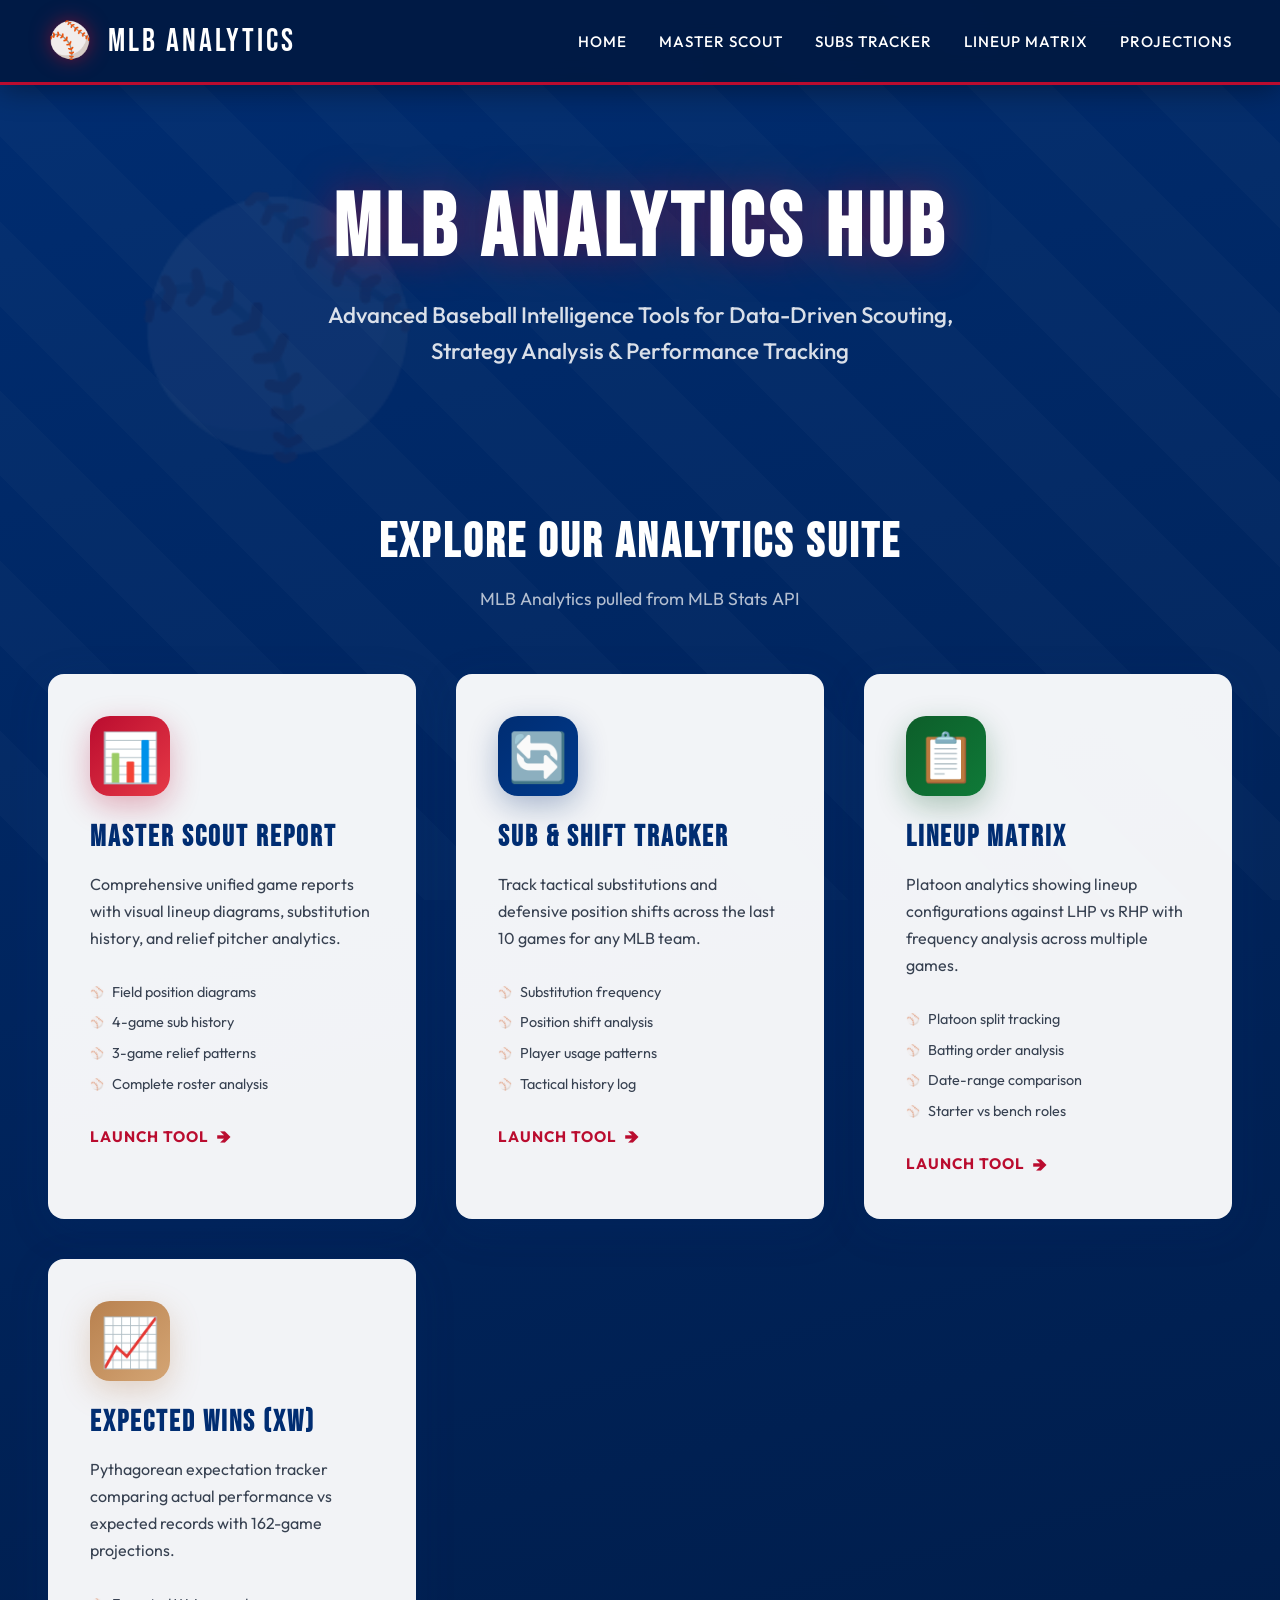
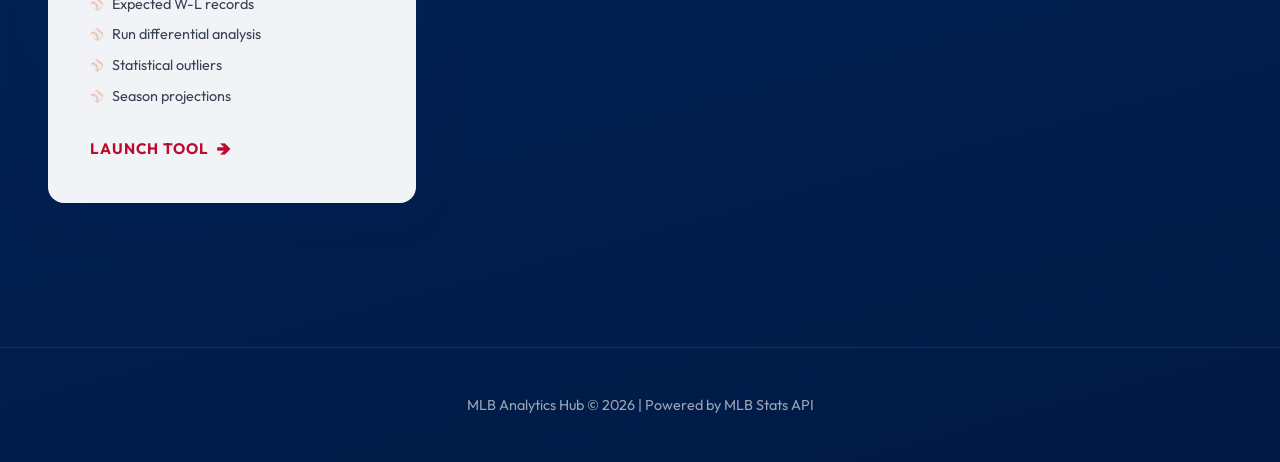
==== commit d0435c55: "Update index.html" ====
--- a/index.html
+++ b/index.html
@@ -477,7 +477,7 @@
             MLB ANALYTICS
         </a>
         <ul class="nav-links">
-            <li><a href="index.html" class="active">Home</a></li>
+            <li><a href="scouting.html" class="active">Home</a></li>
             <li><a href="scouting.html">Master Scout</a></li>
             <li><a href="Subs.html">Subs Tracker</a></li>
             <li><a href="lineups.html">Lineup Matrix</a></li>
@@ -500,7 +500,7 @@
     <section class="tools-section">
         <div class="section-header">
             <h2>EXPLORE OUR ANALYTICS SUITE</h2>
-            <p>Professional-grade tools built for serious baseball analysis</p>
+            <p>MLB Analytics pulled from MLB Stats API</p>
         </div>
         
         <div class="tools-grid">
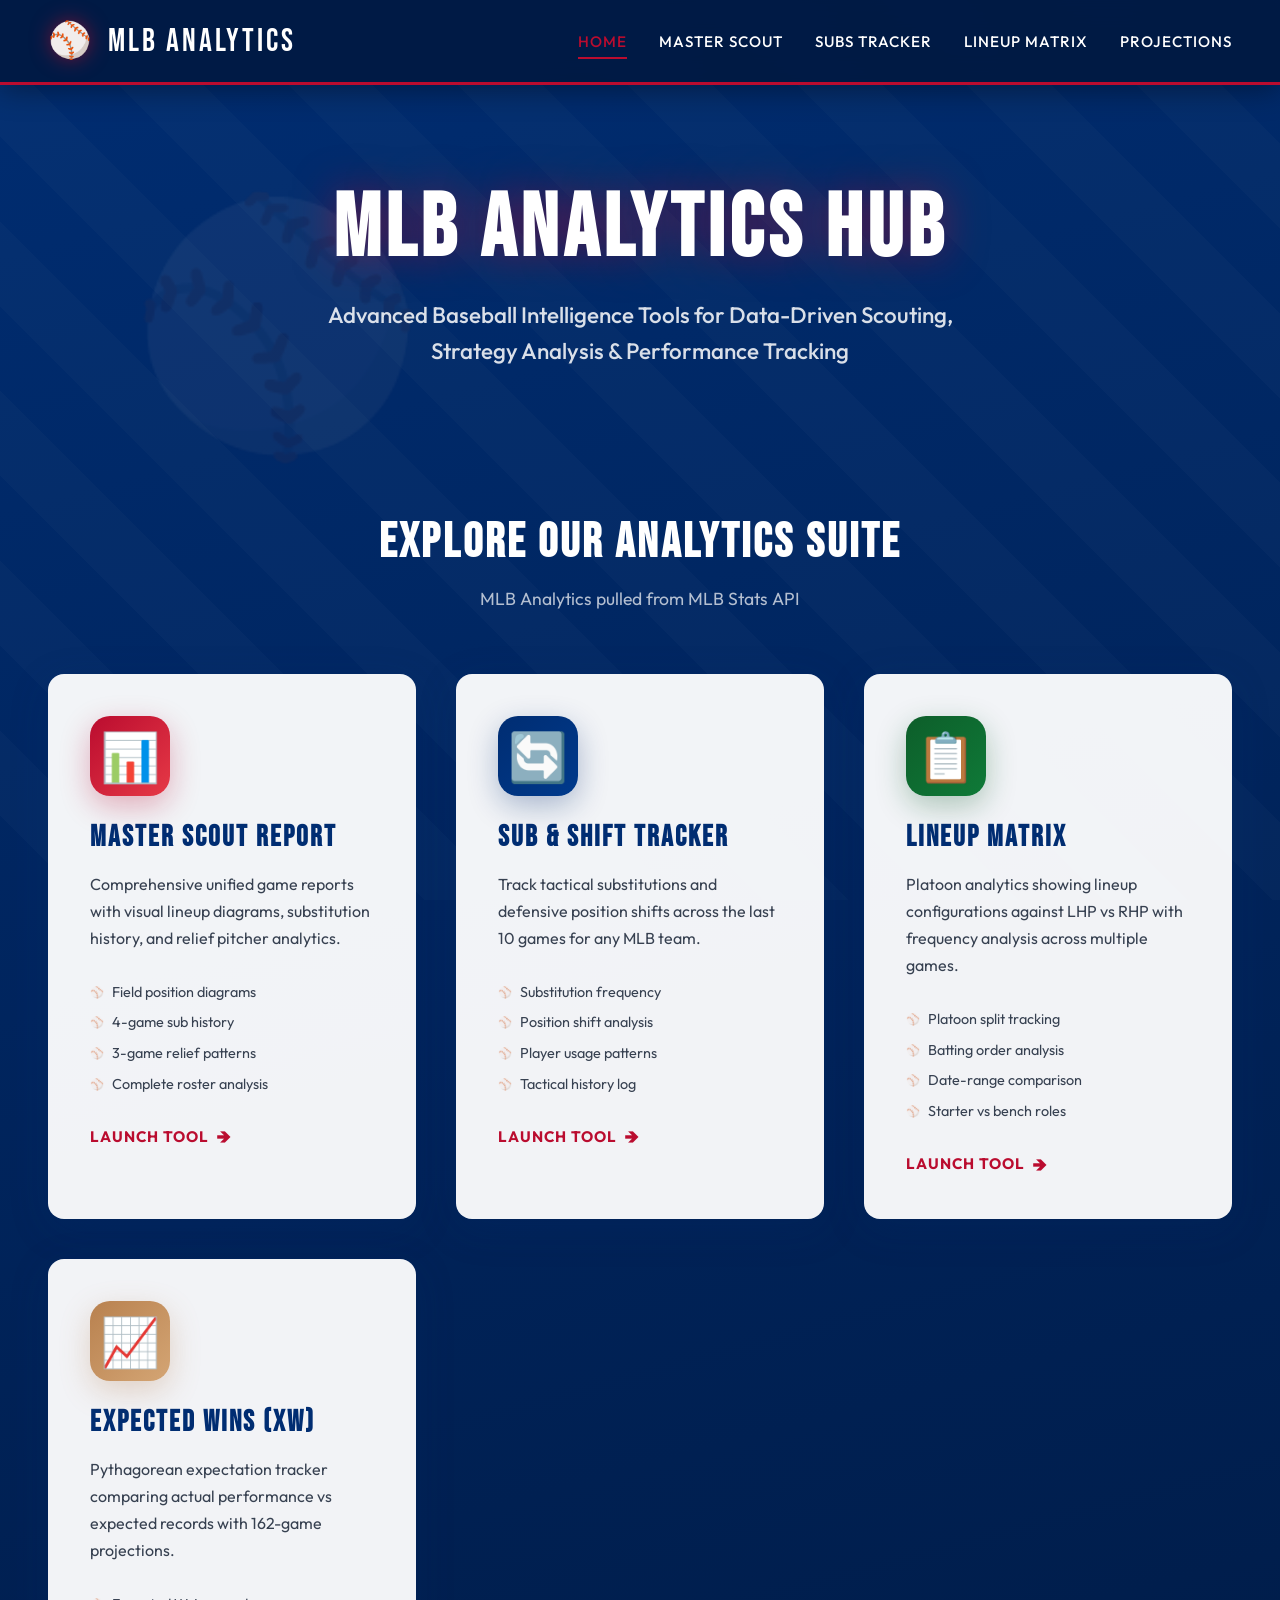
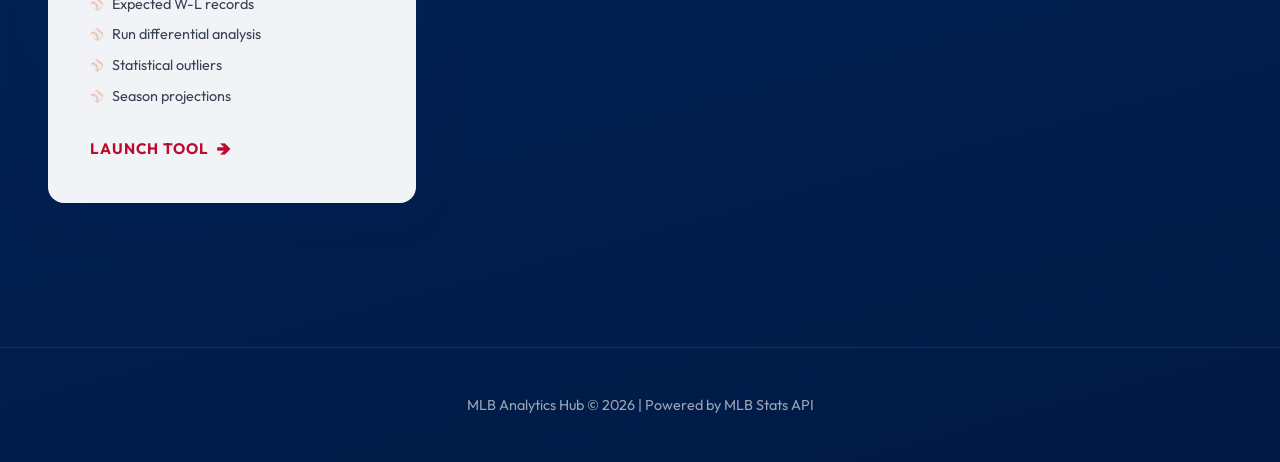
==== commit 0621bb67: "Update index.html" ====
--- a/index.html
+++ b/index.html
@@ -477,7 +477,7 @@
             MLB ANALYTICS
         </a>
         <ul class="nav-links">
-            <li><a href="scouting.html" class="active">Home</a></li>
+            <li><a href="index.html" class="active">Home</a></li>
             <li><a href="scouting.html">Master Scout</a></li>
             <li><a href="Subs.html">Subs Tracker</a></li>
             <li><a href="lineups.html">Lineup Matrix</a></li>
@@ -505,7 +505,7 @@
         
         <div class="tools-grid">
             
-            <a href="index.html" class="tool-card">
+            <a href="scouting.html" class="tool-card">
                 <div class="tool-icon">📊</div>
                 <h3>Master Scout Report</h3>
                 <p>Comprehensive unified game reports with visual lineup diagrams, substitution history, and relief pitcher analytics.</p>
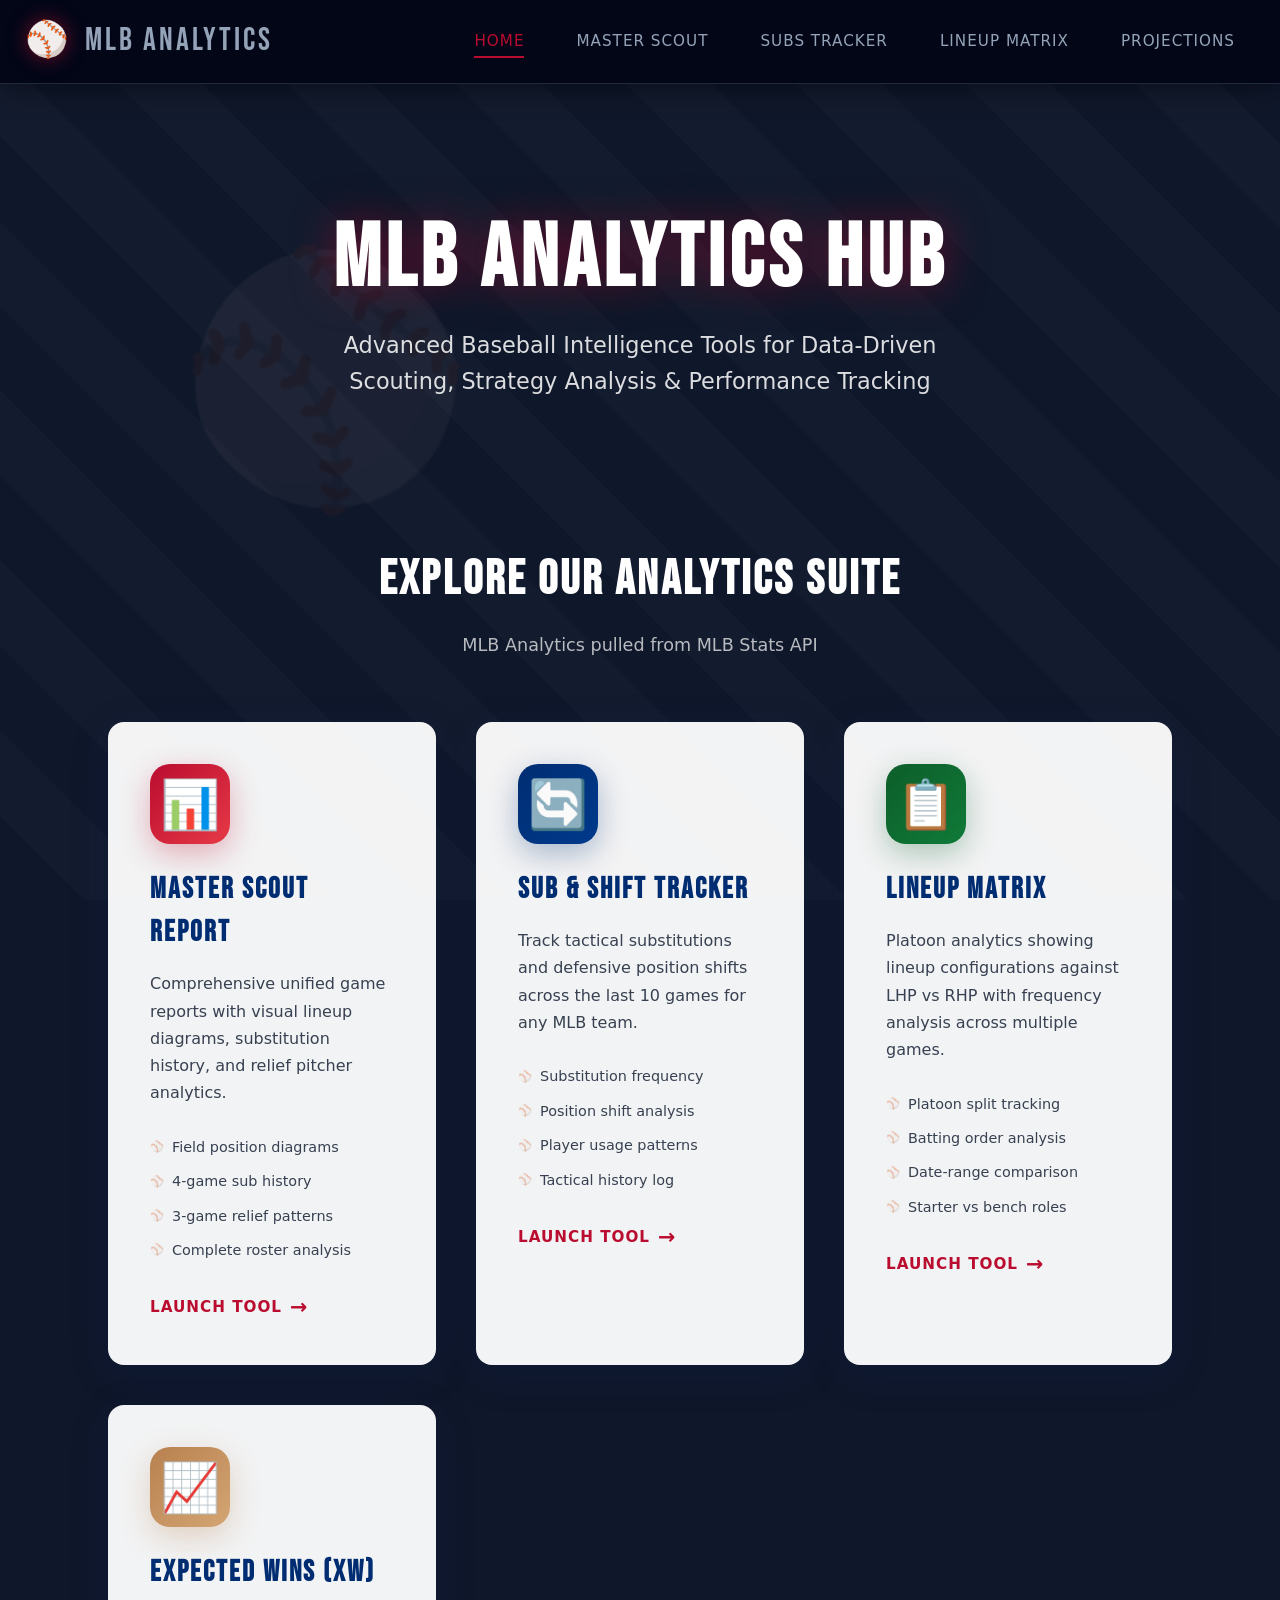
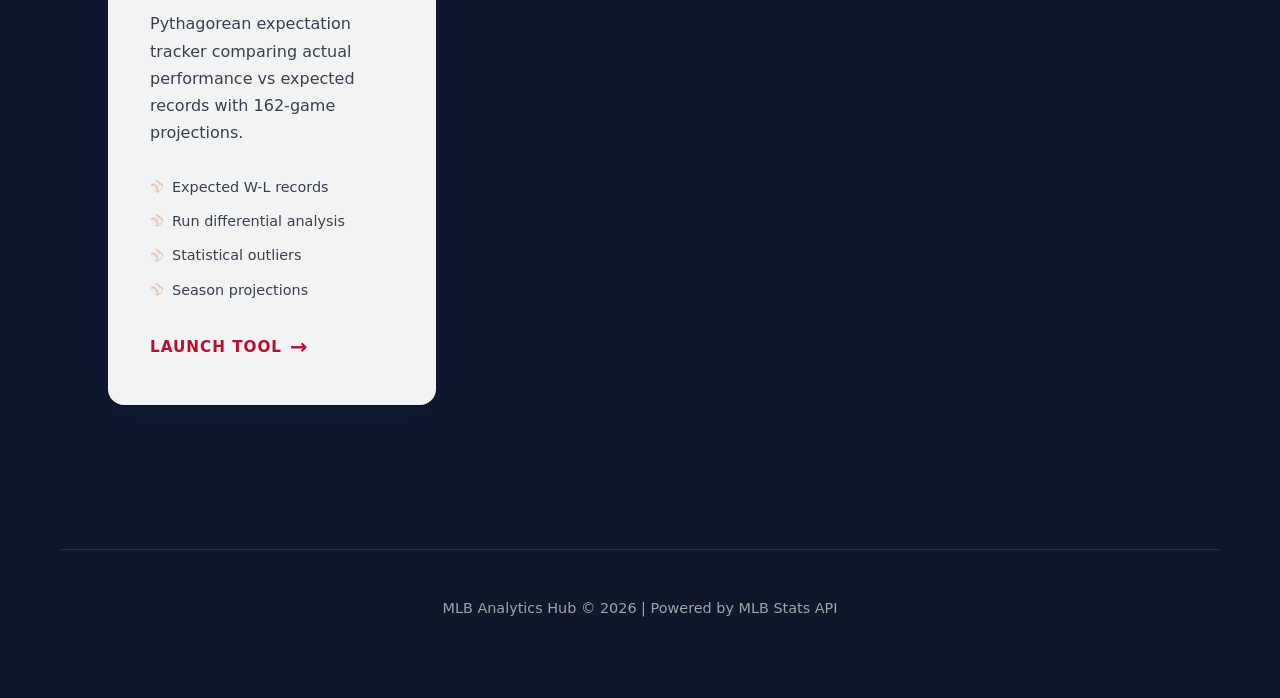
==== commit 561b3097: "Add files via upload" ====
--- a/index.html
+++ b/index.html
@@ -468,8 +468,17 @@
             }
         }
     </style>
+<link rel="stylesheet" href="styles.css">
 </head>
 <body>
+<div class="navbar">
+<a href="index.html">Home</a>
+<a href="scouting.html">Scouting</a>
+<a href="lineups.html">Lineups</a>
+<a href="Subs.html">Subs</a>
+<a href="xW.html">xW Tracker</a>
+</div>
+<div class="container">
     <!-- Navigation -->
     <nav class="navbar">
         <a href="index.html" class="nav-brand">
@@ -594,5 +603,6 @@
             }
         });
     </script>
+</div>
 </body>
 </html>
--- a/styles.css
+++ b/styles.css
@@ -0,0 +1,18 @@
+/* GLOBAL STYLES (from ChatGPT) */
+*{margin:0;padding:0;box-sizing:border-box;}
+body{font-family:'Segoe UI',system-ui,sans-serif;background:#0f172a;color:#e5e7eb;line-height:1.5;}
+.container{max-width:1200px;margin:auto;padding:30px 20px;}
+.navbar{background:#020617;padding:15px 25px;border-bottom:1px solid #1e293b;}
+.navbar a{color:#94a3b8;margin-right:20px;text-decoration:none;font-weight:500;}
+.navbar a:hover{color:#38bdf8;}
+h1{font-size:2rem;margin-bottom:10px;}
+.section-title{margin-top:40px;margin-bottom:15px;font-size:1.2rem;color:#38bdf8;border-left:4px solid #38bdf8;padding-left:10px;}
+.card{background:#020617;border:1px solid #1e293b;border-radius:10px;padding:20px;margin-bottom:20px;}
+button{background:#38bdf8;border:none;color:black;padding:10px 18px;border-radius:6px;cursor:pointer;font-weight:bold;}
+button:hover{background:#0ea5e9;}
+input,select{padding:10px;border-radius:6px;border:1px solid #334155;background:#020617;color:white;margin-right:10px;}
+table{width:100%;border-collapse:collapse;margin-top:15px;font-size:0.9rem;}
+th{background:#020617;color:#38bdf8;padding:12px;border-bottom:1px solid #1e293b;}
+td{padding:10px;border-bottom:1px solid #1e293b;}
+tr:hover{background:#020617;}
+.loading{text-align:center;padding:40px;color:#94a3b8;}
